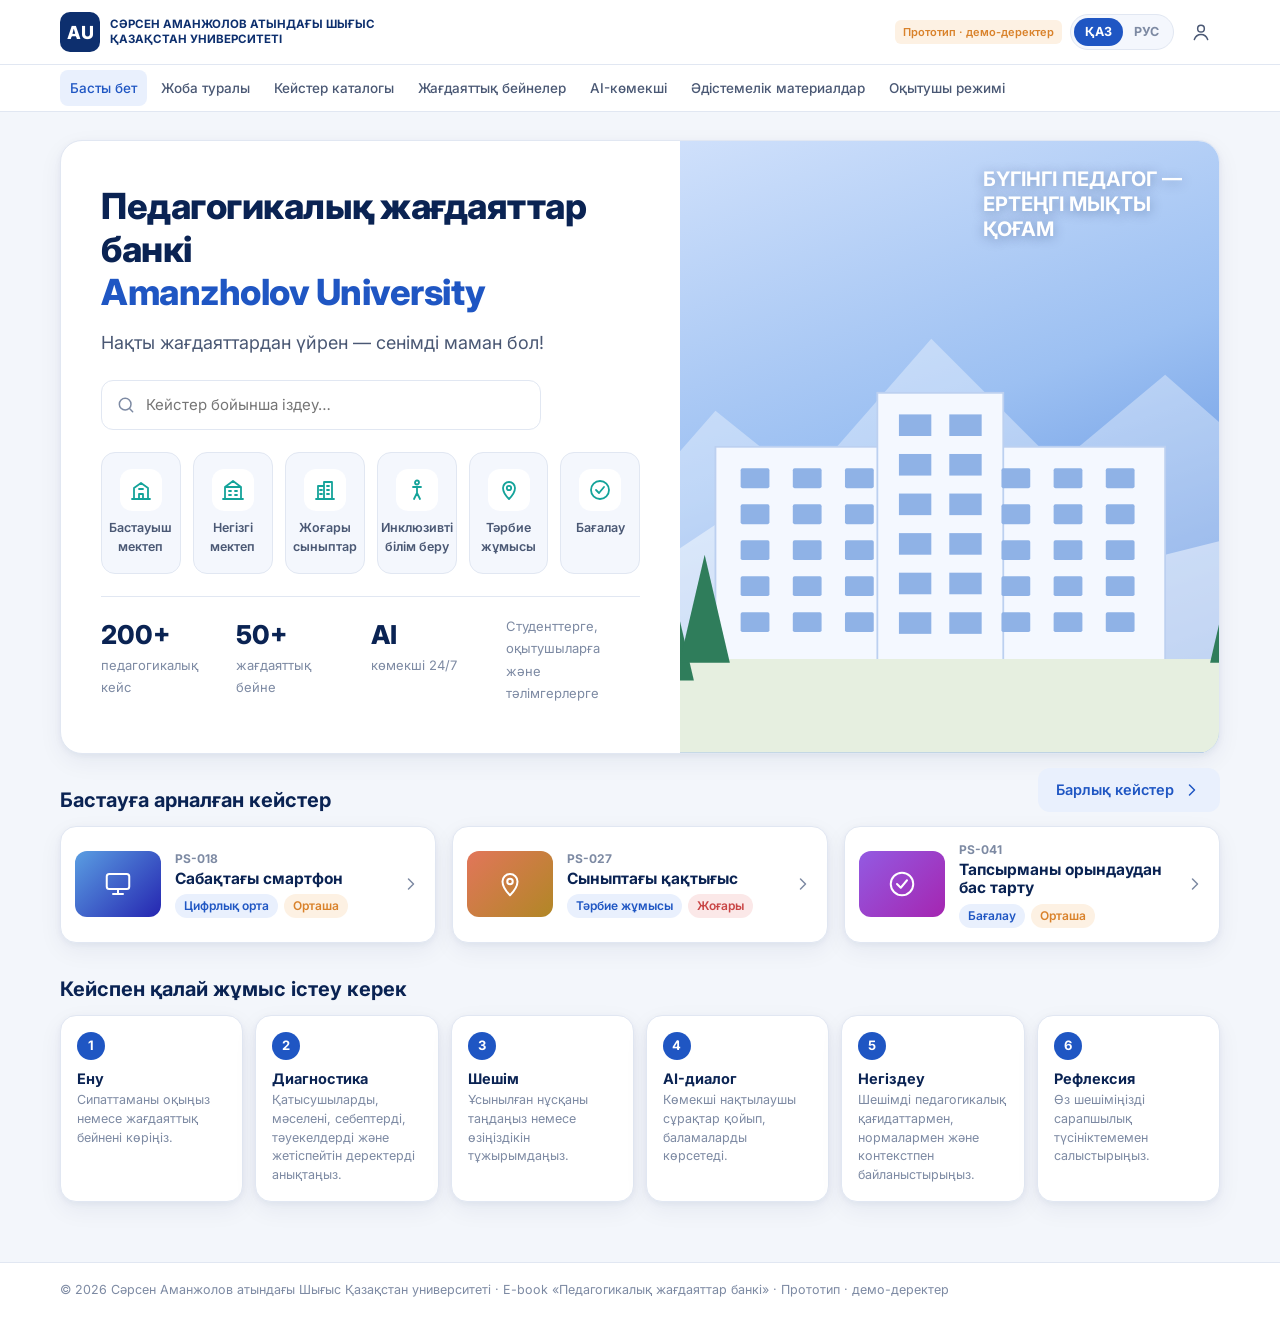
==== index.html @ ca60d1ae "Прототип e-book «Банк педагогических ситуаций» (kz/ru) - одностраничный кликабельный прототип по мак" ====
<!doctype html>
<html lang="kk">
<head>
<meta charset="utf-8">
<meta name="viewport" content="width=device-width, initial-scale=1">
<title>E-book · Педагогикалық жағдаяттар банкі</title>
<link rel="preconnect" href="https://fonts.googleapis.com">
<link href="https://fonts.googleapis.com/css2?family=Inter:wght@400;500;600;700;800&display=swap" rel="stylesheet">
<style>
:root{
  --blue:#1f56c3; --blue-d:#0d2f6e; --blue-dd:#0a2353; --blue-l:#e9f0fd; --blue-ll:#f4f7fd;
  --violet:#6b4de6; --teal:#14a39a;
  --ink:#16223a; --ink2:#4a5874; --ink3:#7d8aa3; --line:#e1e7f2;
  --bg:#f3f6fb; --card:#ffffff;
  --good:#16a36a; --good-bg:#e5f7ee; --risky:#d9822b; --risky-bg:#fdf1e3; --weak:#c94545; --weak-bg:#fbe8e8;
  --r:16px; --shadow:0 2px 6px rgba(16,40,90,.05),0 8px 24px rgba(16,40,90,.06);
}
*{box-sizing:border-box}
html,body{margin:0}
body{font-family:Inter,"Segoe UI",Roboto,Arial,sans-serif;background:var(--bg);color:var(--ink);font-size:15px;line-height:1.5;-webkit-font-smoothing:antialiased}
a{color:inherit;text-decoration:none}
button{font:inherit;cursor:pointer;border:0;background:none;color:inherit}
textarea,input,select{font:inherit;color:inherit}
h1,h2,h3,h4{margin:0;line-height:1.2;color:var(--blue-dd)}
.wrap{max-width:1200px;margin:0 auto;padding:0 20px}
.ico{width:20px;height:20px;flex:none;stroke:currentColor;fill:none;stroke-width:1.8;stroke-linecap:round;stroke-linejoin:round}

/* header */
.top{background:#fff;border-bottom:1px solid var(--line);position:sticky;top:0;z-index:30}
.bar1{display:flex;align-items:center;gap:22px;height:64px}
.bar2{border-top:1px solid var(--line)}
.bar2 .nav{height:46px;align-items:center}
.brand{display:flex;align-items:center;gap:10px;min-width:0}
.logo{width:40px;height:40px;border-radius:10px;background:var(--blue-d);color:#fff;display:grid;place-items:center;font-weight:800;font-size:18px;letter-spacing:-.5px;flex:none}
.brand small{display:block;font-size:11.5px;line-height:1.3;color:var(--blue-d);font-weight:700;text-transform:uppercase;max-width:300px}
.nav{display:flex;gap:4px;overflow-x:auto;scrollbar-width:none}
.nav a{padding:8px 10px;border-radius:8px;font-size:13.5px;font-weight:500;color:var(--ink2);white-space:nowrap}
.nav a:hover{background:var(--blue-ll);color:var(--blue)}
.nav a.on{color:var(--blue);background:var(--blue-l)}
.tools{display:flex;align-items:center;gap:8px;margin-left:auto}
.lang{display:flex;background:var(--blue-ll);border:1px solid var(--line);border-radius:999px;padding:3px}
.lang button{padding:5px 11px;border-radius:999px;font-size:12.5px;font-weight:700;color:var(--ink3)}
.lang button.on{background:var(--blue);color:#fff}
.iconbtn{width:38px;height:38px;border-radius:10px;display:grid;place-items:center;color:var(--ink2)}
.iconbtn:hover{background:var(--blue-ll);color:var(--blue)}
.proto{font-size:11px;font-weight:600;color:var(--risky);background:var(--risky-bg);padding:4px 8px;border-radius:6px;white-space:nowrap}

main{padding:28px 0 60px;min-height:70vh}
.card{background:var(--card);border:1px solid var(--line);border-radius:var(--r);box-shadow:var(--shadow)}
.pad{padding:22px}
.sec-title{font-size:20px;font-weight:700;margin:34px 0 14px;color:var(--blue-dd)}
.muted{color:var(--ink3)}
.btn{display:inline-flex;align-items:center;justify-content:center;gap:8px;padding:11px 18px;border-radius:12px;font-weight:600;font-size:14.5px;transition:.15s}
.btn-p{background:var(--blue);color:#fff}.btn-p:hover{background:#1846a6}
.btn-v{background:var(--violet);color:#fff}.btn-v:hover{background:#5a3dd1}
.btn-l{background:var(--blue-l);color:var(--blue)}.btn-l:hover{background:#dbe6fb}
.btn-o{border:1px solid var(--line);background:#fff;color:var(--ink2)}.btn-o:hover{border-color:var(--blue);color:var(--blue)}
.btn-block{width:100%}
.chip{display:inline-flex;align-items:center;gap:4px;font-size:12px;font-weight:600;padding:3px 9px;border-radius:999px;background:var(--blue-l);color:var(--blue)}
.lvl-low{background:var(--good-bg);color:var(--good)}.lvl-med{background:var(--risky-bg);color:var(--risky)}.lvl-high{background:var(--weak-bg);color:var(--weak)}
.oc-good{background:var(--good-bg);color:var(--good)}.oc-risky{background:var(--risky-bg);color:var(--risky)}.oc-weak{background:var(--weak-bg);color:var(--weak)}

/* hero */
.hero{display:grid;grid-template-columns:1.15fr 1fr;overflow:hidden;border-radius:22px;background:#fff;border:1px solid var(--line);box-shadow:var(--shadow)}
.hero-l{padding:44px 40px}
.hero h1{font-size:36px;font-weight:800;letter-spacing:-.5px}
.hero h1 span{display:block;color:var(--blue)}
.hero p.lead{font-size:18px;color:var(--ink2);margin:14px 0 24px}
.search{display:flex;align-items:center;gap:10px;border:1px solid var(--line);border-radius:12px;padding:0 14px;background:#fff;max-width:440px}
.search input{border:0;outline:0;padding:13px 0;flex:1;background:transparent;min-width:0}
.search:focus-within{border-color:var(--blue);box-shadow:0 0 0 3px var(--blue-l)}
.hero-r{position:relative;min-height:340px;background:linear-gradient(160deg,#cfe0fb 0%,#9cc0f2 45%,#3f78d6 100%)}
.hero-r svg{position:absolute;inset:0;width:100%;height:100%}
.slogan{position:absolute;right:26px;top:26px;max-width:210px;color:#fff;font-weight:700;font-size:20px;line-height:1.25;text-transform:uppercase;text-shadow:0 2px 12px rgba(10,35,83,.35)}
.cats{display:grid;grid-template-columns:repeat(6,minmax(0,1fr));gap:12px;margin-top:22px}
.cat{display:flex;flex-direction:column;align-items:center;gap:8px;padding:16px 8px;border-radius:14px;background:var(--blue-ll);border:1px solid var(--line);font-size:12.5px;font-weight:600;text-align:center;color:var(--ink2);transition:.15s}
.cat:hover{border-color:var(--blue);color:var(--blue);transform:translateY(-2px)}
.cat .ci{width:42px;height:42px;border-radius:12px;display:grid;place-items:center;background:#fff;color:var(--teal)}
.cat .ci .ico{width:24px;height:24px}
.stats{display:grid;grid-template-columns:repeat(4,1fr);gap:0;margin-top:22px;border-top:1px solid var(--line)}
.stat{padding:18px 18px 4px 0}
.stat b{display:block;font-size:26px;color:var(--blue-dd);font-weight:800}
.stat span{font-size:13px;color:var(--ink3)}

.grid3{display:grid;grid-template-columns:repeat(3,1fr);gap:16px}
.grid2{display:grid;grid-template-columns:1fr 1fr;gap:16px}

/* case card */
.ccard{display:flex;gap:14px;padding:14px;align-items:center;transition:.15s}
.ccard:hover{border-color:#bcd0f5;transform:translateY(-2px)}
.thumb{width:86px;height:66px;border-radius:12px;flex:none;display:grid;place-items:center;color:#fff;position:relative;overflow:hidden}
.thumb .ico{width:30px;height:30px;stroke-width:1.6}
.ccard .code{font-size:12px;font-weight:700;color:var(--ink3)}
.ccard h4{font-size:15.5px;margin:2px 0 6px}
.ccard .row{display:flex;gap:6px;flex-wrap:wrap}

/* steps */
.steps{display:grid;grid-template-columns:repeat(6,1fr);gap:12px}
.step{padding:16px}
.step .n{width:28px;height:28px;border-radius:50%;background:var(--blue);color:#fff;display:grid;place-items:center;font-weight:700;font-size:13px;margin-bottom:10px}
.step h4{font-size:14.5px;margin-bottom:4px}
.step p{font-size:12.5px;color:var(--ink3);margin:0}

/* catalog */
.catalog{display:grid;grid-template-columns:260px 1fr;gap:20px;align-items:start}
.side{padding:10px;position:sticky;top:130px}
.side h4{font-size:14px;padding:8px 10px 10px}
.side a{display:flex;align-items:center;gap:10px;padding:9px 10px;border-radius:10px;font-size:13.5px;color:var(--ink2)}
.side a .ico{width:18px;height:18px;color:var(--teal)}
.side a em{margin-left:auto;font-style:normal;font-size:12px;color:var(--ink3)}
.side a:hover{background:var(--blue-ll)}
.side a.on{background:var(--blue-l);color:var(--blue);font-weight:600}
.list{display:flex;flex-direction:column;gap:12px}
.filters{display:flex;gap:10px;align-items:center;flex-wrap:wrap;margin-bottom:14px}
.filters .search{flex:1;max-width:none}
.filters select{border:1px solid var(--line);border-radius:12px;padding:12px;background:#fff}

/* case page */
.crumb{display:flex;align-items:center;gap:6px;font-size:13px;color:var(--ink3);margin-bottom:14px}
.crumb a:hover{color:var(--blue)}
.case-head{display:grid;grid-template-columns:1fr 300px;gap:20px;padding:24px}
.case-head .code{font-weight:700;color:var(--ink3)}
.case-head h1{font-size:28px;margin:4px 0 12px}
.case-img{border-radius:14px;min-height:170px;display:grid;place-items:center;color:#fff}
.case-img .ico{width:60px;height:60px;stroke-width:1.3;opacity:.9}
.tabs{display:flex;gap:4px;border-bottom:1px solid var(--line);margin:0 24px;overflow-x:auto}
.tabs a{padding:12px 14px;font-weight:600;font-size:14px;color:var(--ink3);border-bottom:2px solid transparent;margin-bottom:-1px;white-space:nowrap}
.tabs a.on{color:var(--blue);border-color:var(--blue)}
.tabs a .dot{display:inline-block;width:7px;height:7px;border-radius:50%;background:var(--good);margin-left:6px;vertical-align:middle}
.case-body{display:grid;grid-template-columns:1fr 300px;gap:20px;padding:24px}
.case-body h3{font-size:18px;margin-bottom:10px}
.case-text{font-size:16px;line-height:1.65;color:var(--ink)}
.actions{display:flex;flex-direction:column;gap:10px}
.field{margin-bottom:14px}
.field label{display:block;font-weight:600;font-size:14px;margin-bottom:6px;color:var(--ink2)}
textarea{width:100%;border:1px solid var(--line);border-radius:12px;padding:12px;min-height:76px;resize:vertical;background:#fff;outline:0}
textarea:focus{border-color:var(--blue);box-shadow:0 0 0 3px var(--blue-l)}
.savehint{font-size:12.5px;color:var(--good);height:18px}
.opt{display:block;width:100%;text-align:left;padding:16px;border:1.5px solid var(--line);border-radius:14px;background:#fff;margin-bottom:10px;transition:.15s}
.opt:hover{border-color:#a9c2f2}
.opt.sel{border-color:var(--blue);background:var(--blue-ll)}
.opt .lt{display:inline-grid;place-items:center;width:26px;height:26px;border-radius:8px;background:var(--blue-l);color:var(--blue);font-weight:700;font-size:13px;margin-right:10px}
.opt.sel .lt{background:var(--blue);color:#fff}
.cons{margin-top:12px;padding:12px 14px;border-radius:10px;background:#fff;border:1px dashed var(--line);font-size:14px;color:var(--ink2)}
.cons b{display:flex;align-items:center;gap:8px;margin-bottom:4px;color:var(--ink)}
.pchips{display:flex;flex-wrap:wrap;gap:8px}
.pchip{padding:7px 12px;border-radius:999px;border:1px solid var(--line);font-size:13px;background:#fff;color:var(--ink2)}
.pchip.on{background:var(--blue);border-color:var(--blue);color:#fff}
.gate{text-align:center;padding:40px 20px}
.gate .ico{width:44px;height:44px;color:var(--blue);margin-bottom:10px}
.expert{border-left:4px solid var(--teal);background:#effaf8;padding:16px 18px;border-radius:0 12px 12px 0;font-size:15.5px;line-height:1.65}
.compare{display:grid;grid-template-columns:1fr 1fr;gap:14px;margin:16px 0}
.compare .box{padding:14px;border-radius:12px;background:var(--blue-ll);font-size:14px}
.compare .box h4{font-size:13px;color:var(--ink3);text-transform:uppercase;letter-spacing:.4px;margin-bottom:6px}

/* chat */
.chat-wrap{display:grid;grid-template-columns:300px 1fr;gap:20px;align-items:start}
.chat{display:flex;flex-direction:column;height:calc(100vh - 190px);min-height:520px;overflow:hidden}
.chat-h{display:flex;align-items:center;gap:12px;padding:14px 18px;border-bottom:1px solid var(--line)}
.bot{width:42px;height:42px;border-radius:50%;background:linear-gradient(135deg,#3b74e0,#0d2f6e);display:grid;place-items:center;color:#fff;flex:none}
.bot .ico{width:24px;height:24px}
.chat-h b{display:block;color:var(--blue-dd)}
.chat-h small{color:var(--ink3)}
.msgs{flex:1;overflow-y:auto;padding:18px;display:flex;flex-direction:column;gap:14px;background:var(--blue-ll)}
.msg{display:flex;gap:10px;max-width:86%}
.msg .bot{width:32px;height:32px}.msg .bot .ico{width:18px;height:18px}
.bubble{padding:12px 14px;border-radius:14px;background:#fff;border:1px solid var(--line);font-size:14.5px}
.bubble ol{margin:6px 0 0;padding-left:20px}
.bubble .meta{display:flex;justify-content:space-between;gap:10px;margin-top:8px;font-size:11.5px;color:var(--ink3)}
.bubble .meta button{color:var(--ink3);font-size:11.5px;text-decoration:underline}
.bubble .meta button:hover{color:var(--weak)}
.msg.me{align-self:flex-end}
.msg.me .bubble{background:var(--blue);color:#fff;border-color:var(--blue)}
.quick{display:flex;flex-wrap:wrap;gap:8px;margin-top:10px}
.quick button{padding:7px 12px;border-radius:999px;background:var(--blue-l);color:var(--blue);font-size:13px;font-weight:600}
.quick button:hover{background:#d7e3fa}
.compose{display:flex;gap:10px;padding:12px;border-top:1px solid var(--line);background:#fff}
.compose input{flex:1;border:1px solid var(--line);border-radius:999px;padding:12px 16px;outline:0;min-width:0}
.compose input:focus{border-color:var(--blue)}
.send{width:46px;height:46px;border-radius:50%;background:var(--blue);color:#fff;display:grid;place-items:center;flex:none}
.typing{display:flex;gap:4px;padding:6px 2px}.typing i{width:7px;height:7px;border-radius:50%;background:var(--ink3);animation:b 1s infinite}
.typing i:nth-child(2){animation-delay:.15s}.typing i:nth-child(3){animation-delay:.3s}
@keyframes b{0%,60%,100%{opacity:.25}30%{opacity:1}}
.feat{list-style:none;padding:0;margin:14px 0}
.feat li{display:flex;gap:10px;align-items:center;padding:10px 12px;border-radius:10px;background:var(--blue-ll);margin-bottom:8px;font-size:13.5px}
.feat li .ico{color:var(--blue)}
.ai-promo{background:linear-gradient(160deg,#0d2f6e,#1f56c3);color:#fff;padding:22px;border-radius:var(--r)}
.ai-promo h3{color:#fff;font-size:20px;margin:12px 0 4px}
.ai-promo .feat li{background:rgba(255,255,255,.95);color:var(--ink)}

/* video */
.player{position:relative;border-radius:14px;overflow:hidden;aspect-ratio:16/9;display:grid;place-items:center;color:#fff}
.play{width:72px;height:72px;border-radius:50%;background:rgba(255,255,255,.92);color:var(--blue);display:grid;place-items:center;box-shadow:0 6px 30px rgba(0,0,0,.25)}
.play .ico{width:30px;height:30px;fill:currentColor}
.pbar{position:absolute;left:0;right:0;bottom:0;display:flex;align-items:center;gap:10px;padding:10px 14px;background:linear-gradient(transparent,rgba(0,0,0,.55));font-size:12.5px}
.pbar .track{flex:1;height:4px;border-radius:2px;background:rgba(255,255,255,.35)}
.soon{position:absolute;top:12px;left:12px;font-size:12px;font-weight:600;background:rgba(10,35,83,.6);padding:5px 10px;border-radius:8px}
.vlist{display:grid;grid-template-columns:repeat(auto-fill,minmax(230px,1fr));gap:14px}
.vitem{overflow:hidden}
.vitem .player{border-radius:0;aspect-ratio:16/10}
.vitem .play{width:46px;height:46px}.vitem .play .ico{width:20px;height:20px}
.vitem .t{padding:12px 14px}
.qlist{margin:0;padding-left:20px}.qlist li{margin-bottom:8px}

/* tables */
table{width:100%;border-collapse:collapse;font-size:14px}
th,td{text-align:left;padding:11px 12px;border-bottom:1px solid var(--line)}
th{font-size:12px;text-transform:uppercase;letter-spacing:.4px;color:var(--ink3);font-weight:600}
.checkrow{display:flex;align-items:center;gap:10px;padding:10px 12px;border:1px solid var(--line);border-radius:12px;margin-bottom:8px;background:#fff}
.checkrow input{width:18px;height:18px;accent-color:var(--blue)}
.formrow{display:flex;gap:10px;flex-wrap:wrap;margin:12px 0}
.formrow select,.formrow input{border:1px solid var(--line);border-radius:12px;padding:11px 12px;background:#fff}
.toast{position:fixed;left:50%;bottom:90px;transform:translateX(-50%);background:var(--blue-dd);color:#fff;padding:12px 18px;border-radius:12px;font-size:14px;z-index:99;box-shadow:var(--shadow);animation:fi .2s}
@keyframes fi{from{opacity:0;transform:translate(-50%,8px)}}

.about-cards{display:grid;grid-template-columns:repeat(3,1fr);gap:16px}
.about-cards .card h3{display:flex;gap:12px;align-items:center;font-size:19px;margin-bottom:10px}
.about-cards .card h3 .ico{width:30px;height:30px;color:var(--blue)}
.ticks{list-style:none;padding:0;margin:0}
.ticks li{display:flex;gap:10px;margin-bottom:9px;font-size:14px}
.ticks li .ico{color:var(--teal);flex:none;margin-top:1px}
.access{display:grid;grid-template-columns:repeat(5,1fr);gap:14px}
.access .card{text-align:center;padding:20px 12px;font-size:13.5px;color:var(--ink2)}
.access .ai{width:54px;height:54px;border-radius:50%;background:var(--blue-l);color:var(--blue);display:grid;place-items:center;margin:0 auto 10px}
.access .ai .ico{width:26px;height:26px}
.band{margin-top:30px;background:var(--blue-dd);color:#dfe8fb;border-radius:var(--r);display:grid;grid-template-columns:repeat(4,1fr)}
.band div{display:flex;gap:12px;align-items:center;padding:20px;font-size:13.5px;border-right:1px solid rgba(255,255,255,.12)}
.band div:last-child{border:0}
.band .ico{width:30px;height:30px;color:#fff}

footer{border-top:1px solid var(--line);background:#fff;padding:18px 0;font-size:12.5px;color:var(--ink3)}
.tabbar{display:none}

@media (max-width:1080px){
  .nav a{padding:8px 7px;font-size:12.5px}
  .steps{grid-template-columns:repeat(3,1fr)}
  .access{grid-template-columns:repeat(3,1fr)}
}
@media (max-width:860px){
  .bar2,.proto{display:none}
  .brand small{font-size:10px;max-width:180px}
  .case-img{min-height:90px}
  .case-img .ico{width:40px;height:40px}
  .bubble .meta{flex-direction:column;gap:2px}
  #newchat{white-space:nowrap}
  .hero{grid-template-columns:1fr}
  .hero-r{min-height:200px}
  .hero-l{padding:28px 22px}
  .hero h1{font-size:28px}
  .cats{grid-template-columns:repeat(3,1fr)}
  .stats{grid-template-columns:1fr 1fr}
  .grid3,.grid2,.about-cards{grid-template-columns:1fr}
  .catalog,.chat-wrap,.case-head,.case-body{grid-template-columns:1fr}
  .side{position:static}
  .chat-side{display:none}
  .chat{height:calc(100vh - 210px)}
  .band{grid-template-columns:1fr 1fr}
  .compare{grid-template-columns:1fr}
  main{padding-bottom:90px}
  .tabbar{display:flex;position:fixed;left:0;right:0;bottom:0;background:#fff;border-top:1px solid var(--line);z-index:40;padding:6px 4px calc(6px + env(safe-area-inset-bottom))}
  .tabbar a{flex:1;display:flex;flex-direction:column;align-items:center;gap:2px;font-size:11px;color:var(--ink3);padding:4px 0}
  .tabbar a.on{color:var(--blue)}
  footer{display:none}
}
@media (max-width:560px){
  .wrap{padding:0 16px}
  .steps,.access{grid-template-columns:1fr 1fr}
  .case-head,.case-body{padding:18px}
  .tabs{margin:0 18px}
  .ccard .thumb{width:64px;height:56px}
  .band{grid-template-columns:1fr}
}

.quicklinks{display:none;gap:10px;flex-direction:column;margin-bottom:16px}
.quicklinks a{display:flex;align-items:center;gap:12px;padding:14px 16px;font-weight:600;color:var(--ink2)}
.quicklinks a .ico:first-child{color:var(--blue)}
.quicklinks a span{flex:1}
@media (max-width:860px){.quicklinks{display:flex}}
@media (max-width:380px){.brand small{display:none}}

</style>
</head>
<body>
<div id="app"></div>
<script>
/* Строки интерфейса / Интерфейс жолдары */
const UI = {
  ru: {
    uni: 'Восточно-Казахстанский университет имени Сарсена Аманжолова',
    nav_home: 'Главная', nav_about: 'О проекте', nav_catalog: 'Каталог кейсов', nav_video: 'Ситуационные видео',
    nav_ai: 'AI-ассистент', nav_materials: 'Методические материалы', nav_teacher: 'Режим преподавателя',
    tab_home: 'Главная', tab_cases: 'Кейсы', tab_ai: 'AI', tab_video: 'Видео', tab_profile: 'Профиль',
    hero_title: 'Банк педагогических ситуаций', hero_sub: 'Amanzholov University',
    hero_lead: 'Учись на реальных ситуациях — стань уверенным профессионалом!',
    hero_slogan: 'Педагог сегодня — сильное общество завтра',
    search_ph: 'Поиск по кейсам…',
    stat_cases: 'педагогических кейсов', stat_videos: 'ситуационных видео', stat_ai: 'ассистент 24/7',
    stat_aud: 'Для студентов, преподавателей и наставников',
    featured: 'Кейсы для начала', all_cases: 'Все кейсы', open: 'Открыть',
    how_title: 'Как работать с кейсом',
    categories: 'Категории', found: 'Найдено', nothing: 'Ничего не найдено. Попробуйте изменить запрос.',
    level: 'Сложность', grade: 'класс',
    t_desc: 'Описание', t_analysis: 'Анализ', t_solutions: 'Решения', t_comment: 'Комментарий',
    situation: 'Ситуация', names_changed: '* Имена изменены, ситуация обезличена.',
    watch: 'Смотреть видео', discuss: 'Обсудить с AI', expert: 'Экспертный разбор',
    diag_title: 'Диагностический лист', diag_hint: 'Заполните поля — записи сохраняются в этом браузере.',
    saved: 'Сохранено', next_step: 'Далее: решения',
    sol_title: 'Выберите вариант действий', sol_hint: 'Единственно правильного ответа нет — оцените последствия каждого варианта.',
    consequences: 'Возможные последствия', own: 'Своё решение', own_ph: 'Опишите, как бы вы поступили…',
    justify: 'Обоснование', justify_ph: 'Почему это решение? С какими принципами и нормами оно связано?',
    principles: 'Педагогические принципы', save_portfolio: 'Сохранить в портфолио', in_portfolio: 'Решение сохранено в портфолио',
    gate_title: 'Сначала примите решение', gate_text: 'Экспертный комментарий полезнее после самостоятельного анализа.',
    gate_btn: 'Показать всё равно', go_solutions: 'Перейти к решениям',
    expert_title: 'Экспертный комментарий', key_principles: 'Ключевые принципы',
    reflection: 'Рефлексия', reflection_ph: 'Чем ваше решение отличается от экспертного? Что бы вы сделали иначе?',
    ai_name: 'AI-ассистент', ai_org: 'Amanzholov University',
    ai_hello: 'Привет! Я AI-ассистент. Помогу разобраться в педагогической ситуации — но решение примете вы. Выберите кейс или задайте вопрос.',
    ai_case_intro: 'Давайте разберём кейс «{t}» вместе. Сначала уточним:',
    ai_ph: 'Напишите свой вопрос…', ai_label: 'Ответ сгенерирован AI · демо-режим',
    ai_report: 'Сообщить о некорректном ответе', ai_reported: 'Спасибо! Ответ отправлен на экспертную проверку.',
    ai_pick: 'Выберите кейс для разбора:', ai_reset: 'Новый диалог',
    ai_pii: 'Похоже, в сообщении есть персональные данные (ИИН, телефон или e-mail). Я скрыл их — пожалуйста, не загружайте данные реальных обучающихся.',
    ai_no_answer: 'Я не даю единственно «правильного» ответа — в педагогике решение зависит от контекста. Давайте рассуждать вместе:',
    ai_ack: ['Хорошее наблюдение.', 'Понимаю ход вашей мысли.', 'Это важная деталь.', 'Интересный подход.'],
    ai_finish: 'Вы рассмотрели ключевые аспекты. Теперь сформулируйте решение и свяжите его с принципами — затем сравните с экспертным разбором.',
    ai_to_solutions: 'Сформулировать решение', ai_to_expert: 'Экспертный разбор',
    ai_suggest: 'Возможно, вам подойдут эти кейсы:',
    ai_features: ['Задавайте вопросы по педагогическим ситуациям', 'Получайте рекомендации', 'Находите похожие кейсы', 'Развивайте профессиональное мышление'],
    ai_start: 'Начать диалог',
    video_title: 'Ситуационные видео', video_q: 'Вопросы для анализа', video_soon: 'Видео будет добавлено после съёмки',
    video_to_case: 'Перейти к кейсу',
    mat_title: 'Методические материалы', mat_algo: 'Алгоритм анализа педагогической ситуации', mat_princ: 'Нормативно-этические ориентиры',
    mat_note: 'Раздел наполняется методистами через систему управления контентом.',
    prof_title: 'Мой профиль', portfolio: 'Портфолио решений', bookmarks: 'Закладки', empty_portfolio: 'Пока нет сохранённых решений.',
    empty_bm: 'Нет закладок.', export_csv: 'Выгрузить CSV', progress: 'Пройдено кейсов',
    bm_add: 'В закладки', bm_remove: 'Убрать из закладок',
    teach_title: 'Режим преподавателя', teach_assign: 'Подбор кейсов для занятия', teach_group: 'Группа', teach_deadline: 'Срок',
    teach_btn: 'Назначить группе', teach_done: 'Кейсы назначены (демо).', teach_results: 'Результаты группы (демо-данные)',
    teach_student: 'Студент', teach_status: 'Статус', teach_choice: 'Выбор', teach_score: 'Оценка',
    st_done: 'Выполнено', st_prog: 'В процессе', st_none: 'Не начато',
    about_title: 'О проекте', about_what: 'Что такое e-book?',
    about_what_t: 'Интерактивный электронный учебно-методический ресурс, объединяющий реальные обезличенные педагогические ситуации, их анализ, методические рекомендации и ситуационные видеоматериалы с поддержкой AI-ассистента.',
    about_goal: 'Основная цель',
    about_goal_t: 'Повышение практико-ориентированности подготовки будущих педагогов путём анализа реальных, этически допустимых и методически значимых профессиональных ситуаций.',
    about_tasks: 'Задачи',
    tasks: ['Накопление и систематизация реальных педагогических ситуаций', 'Развитие педагогического мышления и навыков принятия решений', 'Интеграция кейс-метода в образовательный процесс', 'Обеспечение преподавателей готовыми материалами', 'Создание оригинального контента, включая ситуационные видео'],
    access_title: 'Как получить доступ?',
    access: ['Сайт научной библиотеки им. Б. Мамраева', 'QR-код (брошюры, плакаты, аудитории)', 'Ссылки в силлабусах и учебных материалах', 'Интеграция в LMS и АИС Platonus', 'Использование на занятиях и практике'],
    proto: 'Прототип · демо-данные', back: 'Назад',
  },
  kz: {
    uni: 'Сәрсен Аманжолов атындағы Шығыс Қазақстан университеті',
    nav_home: 'Басты бет', nav_about: 'Жоба туралы', nav_catalog: 'Кейстер каталогы', nav_video: 'Жағдаяттық бейнелер',
    nav_ai: 'AI-көмекші', nav_materials: 'Әдістемелік материалдар', nav_teacher: 'Оқытушы режимі',
    tab_home: 'Басты', tab_cases: 'Кейстер', tab_ai: 'AI', tab_video: 'Бейне', tab_profile: 'Профиль',
    hero_title: 'Педагогикалық жағдаяттар банкі', hero_sub: 'Amanzholov University',
    hero_lead: 'Нақты жағдаяттардан үйрен — сенімді маман бол!',
    hero_slogan: 'Бүгінгі педагог — ертеңгі мықты қоғам',
    search_ph: 'Кейстер бойынша іздеу…',
    stat_cases: 'педагогикалық кейс', stat_videos: 'жағдаяттық бейне', stat_ai: 'көмекші 24/7',
    stat_aud: 'Студенттерге, оқытушыларға және тәлімгерлерге',
    featured: 'Бастауға арналған кейстер', all_cases: 'Барлық кейстер', open: 'Ашу',
    how_title: 'Кейспен қалай жұмыс істеу керек',
    categories: 'Санаттар', found: 'Табылды', nothing: 'Ештеңе табылмады. Сұрауды өзгертіп көріңіз.',
    level: 'Күрделілік', grade: 'сынып',
    t_desc: 'Сипаттама', t_analysis: 'Талдау', t_solutions: 'Шешімдер', t_comment: 'Түсініктеме',
    situation: 'Жағдаят', names_changed: '* Есімдер өзгертілген, жағдаят иесіздендірілген.',
    watch: 'Бейнені көру', discuss: 'AI-мен талқылау', expert: 'Сарапшылық талдау',
    diag_title: 'Диагностикалық парақ', diag_hint: 'Өрістерді толтырыңыз — жазбалар осы браузерде сақталады.',
    saved: 'Сақталды', next_step: 'Келесі: шешімдер',
    sol_title: 'Әрекет нұсқасын таңдаңыз', sol_hint: 'Жалғыз дұрыс жауап жоқ — әр нұсқаның салдарын бағалаңыз.',
    consequences: 'Ықтимал салдары', own: 'Өз шешіміңіз', own_ph: 'Сіз қалай әрекет етер едіңіз, сипаттаңыз…',
    justify: 'Негіздеме', justify_ph: 'Неге осы шешім? Ол қандай қағидаттармен және нормалармен байланысты?',
    principles: 'Педагогикалық қағидаттар', save_portfolio: 'Портфолиоға сақтау', in_portfolio: 'Шешім портфолиоға сақталды',
    gate_title: 'Алдымен шешім қабылдаңыз', gate_text: 'Сарапшылық түсініктеме өзіндік талдаудан кейін пайдалырақ.',
    gate_btn: 'Бәрібір көрсету', go_solutions: 'Шешімдерге өту',
    expert_title: 'Сарапшылық түсініктеме', key_principles: 'Негізгі қағидаттар',
    reflection: 'Рефлексия', reflection_ph: 'Сіздің шешіміңіз сарапшылық шешімнен немен ерекшеленеді? Нені басқаша істер едіңіз?',
    ai_name: 'AI-көмекші', ai_org: 'Amanzholov University',
    ai_hello: 'Сәлем! Мен AI-көмекшімін. Педагогикалық жағдаятты түсінуге көмектесемін — бірақ шешімді сіз қабылдайсыз. Кейсті таңдаңыз немесе сұрақ қойыңыз.',
    ai_case_intro: '«{t}» кейсін бірге талдайық. Алдымен нақтылайық:',
    ai_ph: 'Сұрағыңызды жазыңыз…', ai_label: 'Жауапты AI жасаған · демо-режим',
    ai_report: 'Қате жауап туралы хабарлау', ai_reported: 'Рақмет! Жауап сарапшылық тексеруге жіберілді.',
    ai_pick: 'Талдау үшін кейсті таңдаңыз:', ai_reset: 'Жаңа диалог',
    ai_pii: 'Хабарламада дербес деректер (ЖСН, телефон немесе e-mail) бар сияқты. Мен оларды жасырдым — нақты білім алушылардың деректерін жүктемеңіз.',
    ai_no_answer: 'Мен жалғыз «дұрыс» жауап бермеймін — педагогикада шешім контекстке байланысты. Бірге ойланайық:',
    ai_ack: ['Жақсы байқау.', 'Ойыңыздың барысын түсінемін.', 'Бұл маңызды деталь.', 'Қызықты көзқарас.'],
    ai_finish: 'Сіз негізгі аспектілерді қарастырдыңыз. Енді шешіміңізді тұжырымдап, оны қағидаттармен байланыстырыңыз — содан кейін сарапшылық талдаумен салыстырыңыз.',
    ai_to_solutions: 'Шешімді тұжырымдау', ai_to_expert: 'Сарапшылық талдау',
    ai_suggest: 'Мүмкін, сізге мына кейстер сәйкес келеді:',
    ai_features: ['Педагогикалық жағдаяттар бойынша сұрақ қойыңыз', 'Ұсыныстар алыңыз', 'Ұқсас кейстерді табыңыз', 'Кәсіби ойлауды дамытыңыз'],
    ai_start: 'Диалогты бастау',
    video_title: 'Жағдаяттық бейнелер', video_q: 'Талдауға арналған сұрақтар', video_soon: 'Бейне түсірілімнен кейін қосылады',
    video_to_case: 'Кейске өту',
    mat_title: 'Әдістемелік материалдар', mat_algo: 'Педагогикалық жағдаятты талдау алгоритмі', mat_princ: 'Нормативтік-этикалық бағдарлар',
    mat_note: 'Бөлімді әдіскерлер контентті басқару жүйесі арқылы толтырады.',
    prof_title: 'Менің профилім', portfolio: 'Шешімдер портфолиосы', bookmarks: 'Бетбелгілер', empty_portfolio: 'Әзірге сақталған шешімдер жоқ.',
    empty_bm: 'Бетбелгілер жоқ.', export_csv: 'CSV жүктеу', progress: 'Өтілген кейстер',
    bm_add: 'Бетбелгіге', bm_remove: 'Бетбелгіден алу',
    teach_title: 'Оқытушы режимі', teach_assign: 'Сабаққа кейстер іріктеу', teach_group: 'Топ', teach_deadline: 'Мерзімі',
    teach_btn: 'Топқа тағайындау', teach_done: 'Кейстер тағайындалды (демо).', teach_results: 'Топ нәтижелері (демо-деректер)',
    teach_student: 'Студент', teach_status: 'Мәртебе', teach_choice: 'Таңдау', teach_score: 'Баға',
    st_done: 'Орындалды', st_prog: 'Орындалуда', st_none: 'Басталмаған',
    about_title: 'Жоба туралы', about_what: 'E-book деген не?',
    about_what_t: 'Нақты иесіздендірілген педагогикалық жағдаяттарды, оларды талдауды, әдістемелік ұсыныстарды және жағдаяттық бейнематериалдарды AI-көмекшінің қолдауымен біріктіретін интерактивті электрондық оқу-әдістемелік ресурс.',
    about_goal: 'Негізгі мақсат',
    about_goal_t: 'Нақты, этикалық тұрғыдан жол берілетін және әдістемелік маңызды кәсіби жағдаяттарды талдау арқылы болашақ педагогтерді даярлаудың практикаға бағдарлануын арттыру.',
    about_tasks: 'Міндеттер',
    tasks: ['Нақты педагогикалық жағдаяттарды жинақтау және жүйелеу', 'Педагогикалық ойлау мен шешім қабылдау дағдыларын дамыту', 'Кейс-әдісті білім беру үдерісіне енгізу', 'Оқытушыларды дайын материалдармен қамтамасыз ету', 'Түпнұсқа контент жасау, соның ішінде жағдаяттық бейнелер'],
    access_title: 'Қалай қол жеткізуге болады?',
    access: ['Б. Мамраев атындағы ғылыми кітапхананың сайты', 'QR-код (буклеттер, плакаттар, аудиториялар)', 'Силлабустар мен оқу материалдарындағы сілтемелер', 'LMS және Platonus АБЖ-мен интеграция', 'Сабақтар мен практикада пайдалану'],
    proto: 'Прототип · демо-деректер', back: 'Артқа',
  },
};

/* ============================================================
   ДАННЫЕ ПРОТОТИПА / ПРОТОТИП ДЕРЕКТЕРІ
   Каждый текст — объект {ru, kz}. Кейсы — по единой схеме,
   которую методисты затем будут заполнять в CMS.
   ============================================================ */

const CATEGORIES = [
  { id: 'primary',   icon: 'school1',   ru: 'Начальная школа',          kz: 'Бастауыш мектеп' },
  { id: 'middle',    icon: 'school2',   ru: 'Основная школа',           kz: 'Негізгі мектеп' },
  { id: 'senior',    icon: 'school3',   ru: 'Старшая школа',            kz: 'Жоғары сыныптар' },
  { id: 'inclusion', icon: 'inclusion', ru: 'Инклюзивное образование',  kz: 'Инклюзивті білім беру' },
  { id: 'upbringing',icon: 'pin',       ru: 'Воспитательная работа',    kz: 'Тәрбие жұмысы' },
  { id: 'assessment',icon: 'check',     ru: 'Оценивание',               kz: 'Бағалау' },
  { id: 'parents',   icon: 'users',     ru: 'Работа с родителями',      kz: 'Ата-аналармен жұмыс' },
  { id: 'digital',   icon: 'monitor',   ru: 'Цифровая среда',           kz: 'Цифрлық орта' },
  { id: 'ethics',    icon: 'scale',     ru: 'Педагогическая этика',     kz: 'Педагогикалық әдеп' },
  { id: 'unusual',   icon: 'spark',     ru: 'Нестандартные ситуации',   kz: 'Стандартты емес жағдаяттар' },
];

const LEVELS = {
  low:    { ru: 'Низкая',  kz: 'Төмен',  cls: 'lvl-low' },
  medium: { ru: 'Средняя', kz: 'Орташа', cls: 'lvl-med' },
  high:   { ru: 'Высокая', kz: 'Жоғары', cls: 'lvl-high' },
};

const OUTCOME = {
  good:  { ru: 'Конструктивно',  kz: 'Сындарлы',          cls: 'oc-good' },
  risky: { ru: 'Рискованно',     kz: 'Тәуекелді',         cls: 'oc-risky' },
  weak:  { ru: 'Малоэффективно', kz: 'Тиімділігі төмен',  cls: 'oc-weak' },
};

/* Педагогические принципы — для обоснования решения */
const PRINCIPLES = [
  { id: 'dignity',  ru: 'Уважение достоинства ученика',      kz: 'Оқушының қадір-қасиетін құрметтеу' },
  { id: 'safety',   ru: 'Безопасность прежде всего',          kz: 'Ең алдымен қауіпсіздік' },
  { id: 'consist',  ru: 'Последовательность правил',          kz: 'Ережелердің жүйелілігі' },
  { id: 'activity', ru: 'Вовлечение через деятельность',      kz: 'Іс-әрекет арқылы тарту' },
  { id: 'privacy',  ru: 'Конфиденциальность',                 kz: 'Құпиялылық' },
  { id: 'individual', ru: 'Индивидуальный подход',            kz: 'Жеке көзқарас' },
  { id: 'partner',  ru: 'Партнёрство с семьёй',               kz: 'Отбасымен серіктестік' },
  { id: 'inclusion', ru: 'Инклюзивность',                     kz: 'Инклюзивтілік' },
  { id: 'transparency', ru: 'Прозрачность оценивания',        kz: 'Бағалаудың ашықтығы' },
];

/* Диагностический лист (шаг 2 типового сценария) — общий для всех кейсов */
const DIAG_FIELDS = [
  { id: 'who',     ru: 'Участники и их интересы',            kz: 'Қатысушылар және олардың мүдделері' },
  { id: 'problem', ru: 'Ключевая проблема',                  kz: 'Негізгі мәселе' },
  { id: 'causes',  ru: 'Возможные причины',                  kz: 'Ықтимал себептер' },
  { id: 'risks',   ru: 'Риски',                              kz: 'Тәуекелдер' },
  { id: 'missing', ru: 'Каких данных не хватает?',           kz: 'Қандай деректер жетіспейді?' },
];

const VIDEO_QUESTIONS = [
  { ru: 'В чём причина ситуации?',                       kz: 'Жағдаяттың себебі неде?' },
  { ru: 'Какие варианты действий возможны?',             kz: 'Қандай әрекет нұсқалары болуы мүмкін?' },
  { ru: 'Какими могут быть последствия?',                kz: 'Салдары қандай болуы мүмкін?' },
  { ru: 'Какое решение вы бы приняли и почему?',         kz: 'Сіз қандай шешім қабылдар едіңіз және неге?' },
];

const CASES = [
  {
    id: 'PS-018',
    cats: ['middle', 'digital'],
    grade: '7–9',
    level: 'medium',
    hue: 210,
    title: { ru: 'Смартфон на уроке', kz: 'Сабақтағы смартфон' },
    short: {
      ru: 'Учащиеся используют смартфоны, несмотря на просьбы учителя.',
      kz: 'Оқушылар мұғалімнің өтінішіне қарамастан смартфон қолданады.',
    },
    text: {
      ru: 'Во время урока несколько учащихся 8 класса неоднократно используют смартфоны, несмотря на просьбы учителя. Это отвлекает других и снижает эффективность занятия. Один из учеников, Арман*, заявляет, что «ищет информацию по теме». В школе действует правило об ограничении телефонов на уроках, но оно применяется непоследовательно.',
      kz: 'Сабақ барысында 8-сыныптың бірнеше оқушысы мұғалімнің өтінішіне қарамастан смартфондарын қайта-қайта қолданады. Бұл басқа оқушылардың назарын бөліп, сабақтың тиімділігін төмендетеді. Оқушылардың бірі Арман* «тақырып бойынша ақпарат іздеп отырмын» дейді. Мектепте сабақта телефонды шектеу ережесі бар, бірақ ол жүйелі түрде сақталмайды.',
    },
    options: [
      {
        oc: 'risky',
        ru: 'Изъять телефоны до конца урока.',
        kz: 'Телефондарды сабақ соңына дейін жинап алу.',
        cons: {
          ru: 'Быстро восстанавливает тишину, но может вызвать сопротивление и открытый конфликт. Правовые основания изъятия личных вещей неоднозначны, а причина поведения не устранена.',
          kz: 'Тыныштықты тез қалпына келтіреді, бірақ қарсылық пен ашық қақтығыс тудыруы мүмкін. Жеке заттарды алып қоюдың құқықтық негізі даулы, ал мінез-құлықтың себебі жойылмайды.',
        },
      },
      {
        oc: 'good',
        ru: 'Включить телефоны в работу: дать задание на поиск информации с чёткими правилами и временем.',
        kz: 'Телефондарды жұмысқа қосу: нақты ережелер мен уақыт шектеуі бар ақпарат іздеу тапсырмасын беру.',
        cons: {
          ru: 'Переключает активность учащихся в учебное русло и позволяет проверить слова Армана. Требует подготовки и чётких договорённостей с классом.',
          kz: 'Оқушылардың белсенділігін оқу арнасына бағыттайды және Арманның сөзін тексеруге мүмкіндік береді. Дайындық пен сыныппен нақты келісімдерді талап етеді.',
        },
      },
      {
        oc: 'weak',
        ru: 'Сделать замечание всему классу и пригрозить вызвать родителей.',
        kz: 'Бүкіл сыныпқа ескерту жасап, ата-аналарды шақырамын деп қорқыту.',
        cons: {
          ru: 'Краткосрочный эффект. Снижает доверие и «наказывает» тех, кто не нарушал правило. Угроза без исполнения обесценивает слова учителя.',
          kz: 'Әсері қысқа мерзімді. Сенімді төмендетеді және ережені бұзбағандарды да «жазалайды». Орындалмаған қорқыту мұғалім сөзінің салмағын кетіреді.',
        },
      },
    ],
    expert: {
      ru: 'Эффективная стратегия сочетает немедленное и системное действие. На уроке — спокойно, без публичного противостояния, напомнить правило и предложить учебное использование устройства (например, 3-минутный поиск с указанием источника). После урока — индивидуальная беседа с Арманом и обсуждение с классом единых правил цифровой гигиены, согласованных с администрацией и родителями. Важно: изъятие личных вещей допустимо только в рамках утверждённых правил школы.',
      kz: 'Тиімді стратегия жедел және жүйелі әрекетті ұштастырады. Сабақта — көпшілік алдында қарсы тұрмай, ережені сабырмен еске салып, құрылғыны оқу мақсатында пайдалануды ұсыну (мысалы, дереккөзін көрсете отырып 3 минуттық іздеу). Сабақтан кейін — Арманмен жеке әңгіме және сыныппен бірге әкімшілік пен ата-аналар келіскен цифрлық гигиенаның ортақ ережелерін талқылау. Маңызды: жеке заттарды алып қою тек мектептің бекітілген ережелері шеңберінде мүмкін.',
    },
    principles: ['dignity', 'consist', 'activity'],
    ai: [
      { ru: 'На каком этапе урока это происходит и как часто?', kz: 'Бұл сабақтың қай кезеңінде және қаншалықты жиі болады?' },
      { ru: 'Как вы проверите, действительно ли Арман ищет информацию по теме?', kz: 'Арманның шынымен тақырып бойынша ақпарат іздеп отырғанын қалай тексересіз?' },
      { ru: 'Как ваше действие повлияет на учеников, которые не нарушали правило?', kz: 'Сіздің әрекетіңіз ережені бұзбаған оқушыларға қалай әсер етеді?' },
      { ru: 'Какое правило школы здесь применимо и соблюдается ли оно последовательно?', kz: 'Мұнда мектептің қай ережесі қолданылады және ол жүйелі сақтала ма?' },
      { ru: 'Что вы сделаете после урока, чтобы ситуация не повторилась?', kz: 'Жағдай қайталанбауы үшін сабақтан кейін не істейсіз?' },
    ],
  },
  {
    id: 'PS-027',
    cats: ['middle', 'upbringing'],
    grade: '6',
    level: 'high',
    hue: 12,
    title: { ru: 'Конфликт в классе', kz: 'Сыныптағы қақтығыс' },
    short: {
      ru: 'Ссора на перемене переросла в толкание, класс снимает на телефон.',
      kz: 'Үзілістегі ұрыс итерісуге ұласты, сынып телефонға түсіруде.',
    },
    text: {
      ru: 'На перемене между двумя учениками 6 класса, Данияром и Ильёй*, вспыхнула ссора, переросшая в толкание. Класс разделился на две группы, часть учащихся снимает происходящее на телефон. Учитель, войдя в кабинет, застаёт конфликт в разгаре. Через 2 минуты начинается урок.',
      kz: 'Үзіліс кезінде 6-сыныптың екі оқушысы — Данияр мен Илья* арасында ұрыс шығып, итерісуге ұласты. Сынып екі топқа бөлінді, кейбір оқушылар болып жатқанды телефонға түсіріп жатыр. Мұғалім кабинетке кіргенде қақтығыстың қызып тұрған сәтін көреді. 2 минуттан кейін сабақ басталады.',
    },
    options: [
      {
        oc: 'good',
        ru: 'Немедленно развести участников, остановить съёмку, начать урок, а разбор провести после урока с каждым отдельно.',
        kz: 'Қатысушыларды дереу ажыратып, түсірілімді тоқтатып, сабақты бастау, ал талдауды сабақтан кейін әрқайсысымен жеке жүргізу.',
        cons: {
          ru: 'Обеспечивает безопасность и снижает накал. Отложенный разбор позволяет спокойно выслушать обе стороны. Важно не забыть о видео — оно может распространиться.',
          kz: 'Қауіпсіздікті қамтамасыз етіп, шиеленісті төмендетеді. Кейінге қалдырылған талдау екі тарапты сабырмен тыңдауға мүмкіндік береді. Бейнені ұмытпау маңызды — ол таралып кетуі мүмкін.',
        },
      },
      {
        oc: 'risky',
        ru: 'Разобрать конфликт сразу перед всем классом и выяснить, кто виноват.',
        kz: 'Қақтығысты бірден бүкіл сынып алдында талдап, кім кінәлі екенін анықтау.',
        cons: {
          ru: 'Публичный разбор унижает участников и подогревает конфликт. Эмоции ещё высоки, объективность низкая.',
          kz: 'Көпшілік алдындағы талдау қатысушыларды намыстандырып, қақтығысты өршітеді. Эмоция әлі жоғары, объективтілік төмен.',
        },
      },
      {
        oc: 'weak',
        ru: 'Отправить обоих к завучу и начать урок.',
        kz: 'Екеуін де оқу ісінің меңгерушісіне жіберіп, сабақты бастау.',
        cons: {
          ru: 'Снимает нагрузку с учителя, но перекладывает ответственность. Ученики пропускают урок, учитель теряет возможность выстроить отношения.',
          kz: 'Мұғалімнің жүктемесін азайтады, бірақ жауапкершілікті басқаға аударады. Оқушылар сабақтан қалады, мұғалім қарым-қатынас орнату мүмкіндігінен айырылады.',
        },
      },
    ],
    expert: {
      ru: 'Приоритет — физическая и психологическая безопасность. Учитель спокойно и твёрдо разводит участников, просит убрать телефоны и удалить записи (без изъятия устройств) и начинает урок. После урока — восстановительная беседа: каждый излагает свою версию, обсуждаются чувства и способы возмещения вреда. При повторении — подключение классного руководителя, психолога и родителей. Съёмка конфликта — повод для отдельного разговора о цифровой этике.',
      kz: 'Басымдық — физикалық және психологиялық қауіпсіздік. Мұғалім сабырлы әрі батыл түрде қатысушыларды ажыратады, телефондарды жинап қойып, жазбаларды өшіруді сұрайды (құрылғыларды алмай) және сабақты бастайды. Сабақтан кейін — қалпына келтіру әңгімесі: әркім өз нұсқасын айтады, сезімдер мен келтірілген зиянды өтеу жолдары талқыланады. Қайталанған жағдайда — сынып жетекшісі, психолог және ата-аналар тартылады. Қақтығысты түсіру — цифрлық әдеп туралы жеке әңгімеге себеп.',
    },
    principles: ['safety', 'dignity', 'privacy'],
    ai: [
      { ru: 'Что важнее в первые секунды: выяснить причину или обеспечить безопасность?', kz: 'Алғашқы секундтарда не маңыздырақ: себебін анықтау ма, әлде қауіпсіздікті қамтамасыз ету ме?' },
      { ru: 'Как вы поступите с видео, которые снимали ученики?', kz: 'Оқушылар түсірген бейнелермен не істейсіз?' },
      { ru: 'Как выслушать обе стороны, не становясь судьёй?', kz: 'Төреші болмай, екі тарапты қалай тыңдауға болады?' },
      { ru: 'Кого из специалистов школы стоит подключить и когда?', kz: 'Мектептің қай мамандарын және қашан тарту керек?' },
    ],
  },
  {
    id: 'PS-041',
    cats: ['senior', 'assessment'],
    grade: '10',
    level: 'medium',
    hue: 265,
    title: { ru: 'Отказ выполнять задание', kz: 'Тапсырманы орындаудан бас тарту' },
    short: {
      ru: 'Прежде успешная ученица перестала выполнять задания.',
      kz: 'Бұрын жақсы оқыған оқушы тапсырма орындауды тоқтатты.',
    },
    text: {
      ru: 'Ученица 10 класса Айгерим* третий урок подряд отказывается выполнять письменные задания: «Это бессмысленно, мне это не пригодится». Раньше она хорошо училась. Одноклассники начинают поддерживать её позицию. Учитель замечает, что Айгерим выглядит уставшей.',
      kz: '10-сынып оқушысы Айгерим* қатарынан үшінші сабақта жазбаша тапсырмаларды орындаудан бас тартады: «Бұл мағынасыз, маған бұл керек болмайды». Бұрын ол жақсы оқитын. Сыныптастары оның ұстанымын қолдай бастады. Мұғалім Айгеримнің шаршаңқы көрінетінін байқайды.',
    },
    options: [
      {
        oc: 'weak',
        ru: 'Поставить «2» за невыполненное задание.',
        kz: 'Орындалмаған тапсырма үшін «2» қою.',
        cons: {
          ru: 'Формально соответствует правилам, но не выясняет причину. Может усилить демотивацию и протест.',
          kz: 'Ресми түрде ережеге сай, бірақ себебін анықтамайды. Уәждеменің төмендеуі мен наразылықты күшейтуі мүмкін.',
        },
      },
      {
        oc: 'good',
        ru: 'Поговорить с Айгерим наедине: выяснить причины и показать практическую ценность темы.',
        kz: 'Айгеримнен оңаша сөйлесу: себептерін анықтап, тақырыптың практикалық құндылығын көрсету.',
        cons: {
          ru: 'Позволяет выявить скрытые причины (усталость, ситуация дома, перегрузка) и восстановить доверие. Требует времени и деликатности.',
          kz: 'Жасырын себептерді (шаршау, отбасындағы жағдай, шамадан тыс жүктеме) анықтап, сенімді қалпына келтіруге мүмкіндік береді. Уақыт пен нәзіктікті талап етеді.',
        },
      },
      {
        oc: 'risky',
        ru: 'Публично объяснить классу, зачем нужна тема, и продолжить урок.',
        kz: 'Тақырыптың не үшін қажет екенін сыныпқа көпшілік алдында түсіндіріп, сабақты жалғастыру.',
        cons: {
          ru: 'Может повысить общую мотивацию, но не затрагивает личную ситуацию Айгерим. Есть риск, что она воспримет это как давление.',
          kz: 'Жалпы уәждемені арттыруы мүмкін, бірақ Айгеримнің жеке жағдайына әсер етпейді. Ол мұны қысым ретінде қабылдауы мүмкін.',
        },
      },
    ],
    expert: {
      ru: 'Резкое изменение поведения прежде успешной ученицы — сигнал, требующий диагностики, а не наказания. Рекомендуется индивидуальная беседа без оценочных суждений, при необходимости — консультация с психологом и классным руководителем. Параллельно стоит пересмотреть задания: связать их с интересами и будущей профессией учащихся, дать право выбора формы выполнения. Оценивание должно оставаться прозрачным, но не превращаться в инструмент давления.',
      kz: 'Бұрын табысты оқыған оқушының мінез-құлқының күрт өзгеруі — жазалауды емес, диагностиканы қажет ететін белгі. Баға бермейтін жеке әңгіме, қажет болса психологпен және сынып жетекшісімен кеңесу ұсынылады. Сонымен қатар тапсырмаларды қайта қарап, оларды оқушылардың қызығушылықтарымен және болашақ мамандығымен байланыстырып, орындау формасын таңдау құқығын берген жөн. Бағалау ашық болуы тиіс, бірақ қысым құралына айналмауы керек.',
    },
    principles: ['individual', 'dignity', 'transparency'],
    ai: [
      { ru: 'Какие изменения в поведении Айгерим вы заметили и о чём они могут говорить?', kz: 'Айгеримнің мінез-құлқында қандай өзгерістерді байқадыңыз және олар не туралы айтуы мүмкін?' },
      { ru: 'Как оценка повлияет на её мотивацию в долгосрочной перспективе?', kz: 'Баға оның уәждемесіне ұзақ мерзімде қалай әсер етеді?' },
      { ru: 'Как сделать задание значимым для старшеклассников?', kz: 'Тапсырманы жоғары сынып оқушылары үшін қалай маңызды етуге болады?' },
      { ru: 'В какой момент стоит подключить психолога?', kz: 'Психологты қай сәтте тарту керек?' },
    ],
  },
  {
    id: 'PS-057',
    cats: ['primary', 'parents', 'ethics'],
    grade: '3',
    level: 'medium',
    hue: 160,
    title: { ru: 'Работа с родителями', kz: 'Ата-аналармен жұмыс' },
    short: {
      ru: 'Гневное сообщение родителя в 23:00 и в общем чате.',
      kz: 'Ата-ананың түнгі 23:00-дегі ашулы хабарламасы ортақ чатта.',
    },
    text: {
      ru: 'Мама ученика 3 класса в 23:00 пишет учителю в мессенджер гневное сообщение: по её мнению, оценка за контрольную занижена, а учитель «придирается к ребёнку». Она требует пересмотреть оценку и угрожает пожаловаться директору. Сообщение также переслано в общий родительский чат.',
      kz: '3-сынып оқушысының анасы түнгі сағат 23:00-де мұғалімге мессенджер арқылы ашулы хабарлама жазады: оның пікірінше, бақылау жұмысының бағасы төмендетілген, ал мұғалім «балаға шүйлігеді». Ол бағаны қайта қарауды талап етіп, директорға шағымданамын деп қорқытады. Хабарлама ата-аналардың ортақ чатына да жіберілген.',
    },
    options: [
      {
        oc: 'risky',
        ru: 'Сразу ответить в общем чате, подробно объяснив критерии оценки.',
        kz: 'Бағалау критерийлерін егжей-тегжейлі түсіндіріп, ортақ чатта бірден жауап беру.',
        cons: {
          ru: 'Публичная переписка эскалирует конфликт и нарушает конфиденциальность ученика: его оценка обсуждается при всех.',
          kz: 'Көпшілік алдындағы хат алмасу қақтығысты өршітеді және оқушының құпиялылығын бұзады: оның бағасы барлығының алдында талқыланады.',
        },
      },
      {
        oc: 'good',
        ru: 'Утром ответить лично, предложить встречу и подготовить работу ребёнка с критериями.',
        kz: 'Таңертең жеке жауап беріп, кездесу ұсыну және баланың жұмысын критерийлерімен дайындау.',
        cons: {
          ru: 'Снижает эмоциональный накал, переводит разговор в конструктивное русло и защищает границы рабочего времени. Работа и критерии делают оценку прозрачной.',
          kz: 'Эмоциялық шиеленісті төмендетеді, әңгімені сындарлы арнаға бұрады және жұмыс уақытының шекарасын қорғайды. Жұмыс пен критерийлер бағаны ашық етеді.',
        },
      },
      {
        oc: 'weak',
        ru: 'Не отвечать и сразу передать вопрос директору.',
        kz: 'Жауап бермей, мәселені бірден директорға беру.',
        cons: {
          ru: 'Может восприниматься как избегание: родитель чувствует, что его игнорируют. Информировать администрацию стоит, но параллельно с личным контактом.',
          kz: 'Қашқақтау ретінде қабылдануы мүмкін: ата-ана өзін елемей отырғандай сезінеді. Әкімшілікті хабардар еткен жөн, бірақ жеке байланыспен қатар.',
        },
      },
    ],
    expert: {
      ru: 'Не отвечайте на эмоции эмоциями и не ведите разбор в общем чате. Утром — короткий личный ответ: признание беспокойства родителя и приглашение на встречу. На встречу — работа ребёнка, критерии оценивания и примеры. Фокус — на общей цели: успехе ребёнка. Правила коммуникации (время, каналы связи) полезно согласовать в начале учебного года, а администрацию — проинформировать о ситуации.',
      kz: 'Эмоцияға эмоциямен жауап бермеңіз және талдауды ортақ чатта жүргізбеңіз. Таңертең — қысқа жеке жауап: ата-ананың алаңдаушылығын мойындап, кездесуге шақыру. Кездесуге — баланың жұмысы, бағалау критерийлері және мысалдар. Назар — ортақ мақсатқа: баланың табысына. Байланыс ережелерін (уақыт, арналар) оқу жылының басында келісіп алған пайдалы, ал әкімшілікті жағдай туралы хабардар ету керек.',
    },
    principles: ['partner', 'privacy', 'transparency'],
    ai: [
      { ru: 'Чьи интересы и права затрагивает обсуждение оценки в общем чате?', kz: 'Бағаны ортақ чатта талқылау кімнің мүдделері мен құқықтарын қозғайды?' },
      { ru: 'Какие материалы помогут сделать оценку прозрачной для родителя?', kz: 'Бағаны ата-ана үшін ашық етуге қандай материалдар көмектеседі?' },
      { ru: 'Как обозначить границы рабочего времени, не обидев родителя?', kz: 'Ата-ананы ренжітпей, жұмыс уақытының шекарасын қалай белгілеуге болады?' },
      { ru: 'Когда и как подключить администрацию?', kz: 'Әкімшілікті қашан және қалай тарту керек?' },
    ],
  },
  {
    id: 'PS-083',
    cats: ['middle', 'inclusion'],
    grade: '5',
    level: 'high',
    hue: 35,
    title: { ru: 'Инклюзия: адаптация заданий', kz: 'Инклюзия: тапсырмаларды бейімдеу' },
    short: {
      ru: 'Ученику с РАС трудно в групповой работе, родители недовольны.',
      kz: 'АСБ бар оқушыға топтық жұмыс қиын, ата-аналар наразы.',
    },
    text: {
      ru: 'В 5 класс пришёл ученик с расстройством аутистического спектра, Тимур*. Он хорошо справляется с устными заданиями, но испытывает трудности с групповой работой и резко реагирует на шум. Ассистента (тьютора) в классе нет. Некоторые родители выражают недовольство тем, что «урок подстраивают под одного ребёнка».',
      kz: '5-сыныпқа аутизм спектрінің бұзылысы бар оқушы Тимур* келді. Ол ауызша тапсырмаларды жақсы орындайды, бірақ топтық жұмыста қиналады және шуға күрт әсер етеді. Сыныпта ассистент (тьютор) жоқ. Кейбір ата-аналар «сабақты бір балаға бейімдеп жатыр» деп наразылық білдіруде.',
    },
    options: [
      {
        oc: 'risky',
        ru: 'Освободить Тимура от групповой работы и давать ему отдельные задания.',
        kz: 'Тимурды топтық жұмыстан босатып, оған бөлек тапсырмалар беру.',
        cons: {
          ru: 'Снижает стресс, но изолирует ученика и противоречит идее инклюзии. Навыки взаимодействия не развиваются.',
          kz: 'Күйзелісті азайтады, бірақ оқушыны оқшаулап, инклюзия идеясына қайшы келеді. Өзара әрекеттесу дағдылары дамымайды.',
        },
      },
      {
        oc: 'good',
        ru: 'Адаптировать формат: чёткая роль в паре, визуальное расписание, «тихий уголок»; запросить поддержку специалистов.',
        kz: 'Форматты бейімдеу: жұптағы нақты рөл, көрнекі кесте, «тыныш бұрыш»; мамандардан қолдау сұрау.',
        cons: {
          ru: 'Сохраняет включённость и учитывает особенности ребёнка. Требует планирования и взаимодействия со службой психолого-педагогического сопровождения.',
          kz: 'Қатысуды сақтап, баланың ерекшеліктерін ескереді. Жоспарлауды және психологиялық-педагогикалық сүйемелдеу қызметімен өзара әрекетті талап етеді.',
        },
      },
      {
        oc: 'weak',
        ru: 'Работать в обычном режиме, ожидая, что ученик адаптируется сам.',
        kz: 'Оқушы өзі бейімделеді деп күтіп, әдеттегі режимде жұмыс істеу.',
        cons: {
          ru: 'Высокий риск срывов и ухудшения состояния ребёнка. Не учитываются его особые образовательные потребности.',
          kz: 'Баланың күйзеліске ұшырау және жағдайының нашарлау қаупі жоғары. Оның ерекше білім беру қажеттіліктері ескерілмейді.',
        },
      },
    ],
    expert: {
      ru: 'Инклюзия — это не упрощение, а адаптация условий. Рекомендуется структурировать урок (визуальное расписание, предупреждение о смене активности), дать Тимуру предсказуемую роль в паре и возможность короткого перерыва в тихом месте. Необходимо обратиться в службу психолого-педагогического сопровождения школы за индивидуальной программой и запросить тьютора. С родителями класса — разговор о ценностях инклюзии без раскрытия диагноза ребёнка.',
      kz: 'Инклюзия — жеңілдету емес, жағдайларды бейімдеу. Сабақты құрылымдау (көрнекі кесте, әрекет түрінің ауысуы туралы алдын ала ескерту), Тимурға жұпта болжамды рөл беру және тыныш жерде қысқа үзіліс жасау мүмкіндігін қарастыру ұсынылады. Жеке бағдарлама үшін мектептің психологиялық-педагогикалық сүйемелдеу қызметіне жүгініп, тьютор сұрау қажет. Сынып ата-аналарымен — баланың диагнозын ашпай, инклюзия құндылықтары туралы әңгіме.',
    },
    principles: ['inclusion', 'individual', 'privacy'],
    ai: [
      { ru: 'Какие сильные стороны Тимура можно использовать на уроке?', kz: 'Сабақта Тимурдың қандай күшті жақтарын пайдалануға болады?' },
      { ru: 'Какие изменения среды снизят сенсорную нагрузку?', kz: 'Ортадағы қандай өзгерістер сенсорлық жүктемені азайтады?' },
      { ru: 'Как говорить с родителями класса, не нарушая конфиденциальность?', kz: 'Құпиялылықты бұзбай, сынып ата-аналарымен қалай сөйлесуге болады?' },
      { ru: 'Какие специалисты школы должны быть подключены?', kz: 'Мектептің қай мамандары тартылуы керек?' },
    ],
  },
];

/* Теоретический навигатор */
const ALGORITHM = [
  { ru: 'Погружение', kz: 'Ену', d: { ru: 'Прочитайте описание или посмотрите видеоситуацию.', kz: 'Сипаттаманы оқыңыз немесе жағдаяттық бейнені көріңіз.' } },
  { ru: 'Диагностика', kz: 'Диагностика', d: { ru: 'Определите участников, проблему, причины, риски и недостающие данные.', kz: 'Қатысушыларды, мәселені, себептерді, тәуекелдерді және жетіспейтін деректерді анықтаңыз.' } },
  { ru: 'Решение', kz: 'Шешім', d: { ru: 'Выберите предложенный вариант или сформулируйте собственный.', kz: 'Ұсынылған нұсқаны таңдаңыз немесе өзіңіздікін тұжырымдаңыз.' } },
  { ru: 'AI-диалог', kz: 'AI-диалог', d: { ru: 'Ассистент задаёт уточняющие вопросы и показывает альтернативы.', kz: 'Көмекші нақтылаушы сұрақтар қойып, баламаларды көрсетеді.' } },
  { ru: 'Обоснование', kz: 'Негіздеу', d: { ru: 'Свяжите решение с педагогическими принципами, нормами и контекстом.', kz: 'Шешімді педагогикалық қағидаттармен, нормалармен және контекстпен байланыстырыңыз.' } },
  { ru: 'Рефлексия', kz: 'Рефлексия', d: { ru: 'Сравните своё решение с экспертным комментарием.', kz: 'Өз шешіміңізді сарапшылық түсініктемемен салыстырыңыз.' } },
];

/* ============================================================
   E-BOOK · Банк педагогических ситуаций — прототип
   Маршрутизация по hash, двуязычный интерфейс (kz / ru),
   локальное хранение заметок и решений, демо AI-тьютор.
   ============================================================ */

/* ---------- хранилище (безопасно для file:// и приватного режима) ---------- */
const store = {
  get(k, d) { try { const v = localStorage.getItem('ebook.' + k); return v ? JSON.parse(v) : d; } catch (e) { return d; } },
  set(k, v) { try { localStorage.setItem('ebook.' + k, JSON.stringify(v)); } catch (e) {} },
};

let LANG = store.get('lang', 'kz');
const t = (o) => (o && typeof o === 'object') ? (o[LANG] ?? o.ru) : o;
const u = (k) => UI[LANG][k] ?? UI.ru[k] ?? k;
const esc = (s) => String(s ?? '').replace(/[&<>"']/g, c => ({ '&': '&amp;', '<': '&lt;', '>': '&gt;', '"': '&quot;', "'": '&#39;' }[c]));
const $ = (s, r = document) => r.querySelector(s);
const caseById = (id) => CASES.find(c => c.id === id);
const catById = (id) => CATEGORIES.find(c => c.id === id);

/* ---------- иконки ---------- */
const P = {
  search: '<circle cx="11" cy="11" r="7"/><path d="m20 20-3.5-3.5"/>',
  user: '<circle cx="12" cy="8" r="4"/><path d="M4 21c1.5-4 4.5-6 8-6s6.5 2 8 6"/>',
  home: '<path d="M3 11 12 4l9 7"/><path d="M5 10v10h14V10"/>',
  cases: '<rect x="3" y="7" width="18" height="13" rx="2"/><path d="M9 7V5a2 2 0 0 1 2-2h2a2 2 0 0 1 2 2v2M3 12h18"/>',
  bot: '<rect x="5" y="8" width="14" height="11" rx="3"/><path d="M12 8V4M9 13h.01M15 13h.01M9.5 16h5"/><circle cx="12" cy="3.5" r="1"/>',
  video: '<rect x="3" y="5" width="13" height="14" rx="2"/><path d="m16 10 5-3v10l-5-3z"/>',
  play: '<path d="M8 5v14l11-7z"/>',
  book: '<path d="M4 5a2 2 0 0 1 2-2h13v16H6a2 2 0 0 0-2 2z"/><path d="M4 21V5M9 7h6M9 11h6"/>',
  target: '<circle cx="12" cy="12" r="9"/><circle cx="12" cy="12" r="5"/><circle cx="12" cy="12" r="1"/>',
  list: '<rect x="5" y="3" width="14" height="18" rx="2"/><path d="M9 8h6M9 12h6M9 16h4"/>',
  check: '<circle cx="12" cy="12" r="9"/><path d="m8 12 3 3 5-6"/>',
  tick: '<path d="m5 12 5 5 9-10"/>',
  school1: '<path d="M3 21h18M5 21V10l7-5 7 5v11"/><path d="M10 21v-5h4v5M10 11h4"/>',
  school2: '<path d="M2 21h20M4 21V9h16v12M12 3l8 6H4z"/><path d="M8 13h2M14 13h2M8 17h2M14 17h2"/>',
  school3: '<path d="M3 21h18M5 21V8h6v13M11 21V4h8v17"/><path d="M14 8h2M14 12h2M14 16h2M7 12h2M7 16h2"/>',
  inclusion: '<circle cx="12" cy="4.5" r="2"/><path d="M8 9h8M12 9v6M12 15l-3 6M12 15l3 6"/>',
  pin: '<path d="M12 21s-6-6-6-11a6 6 0 0 1 12 0c0 5-6 11-6 11z"/><circle cx="12" cy="10" r="2.2"/>',
  users: '<circle cx="9" cy="8" r="3.5"/><path d="M2.5 20c1-3.5 3.5-5.5 6.5-5.5s5.5 2 6.5 5.5"/><circle cx="17" cy="9" r="2.6"/><path d="M16 14.5c2.6 0 4.6 1.6 5.5 4.5"/>',
  monitor: '<rect x="3" y="4" width="18" height="12" rx="2"/><path d="M8 20h8M12 16v4"/>',
  scale: '<path d="M12 3v18M5 21h14M4 7h16M7 7l-3 7a3 3 0 0 0 6 0zM17 7l-3 7a3 3 0 0 0 6 0z"/>',
  spark: '<path d="M12 3v4M12 17v4M3 12h4M17 12h4M6 6l2.5 2.5M15.5 15.5 18 18M6 18l2.5-2.5M15.5 8.5 18 6"/>',
  send: '<path d="M4 12 20 4l-6 16-3-7z"/><path d="m11 13 9-9"/>',
  flag: '<path d="M5 21V4M5 4h11l-2 4 2 4H5"/>',
  bookmark: '<path d="M6 3h12v18l-6-4-6 4z"/>',
  lock: '<rect x="5" y="10" width="14" height="10" rx="2"/><path d="M8 10V7a4 4 0 0 1 8 0v3"/>',
  chev: '<path d="m9 6 6 6-6 6"/>',
  globe: '<circle cx="12" cy="12" r="9"/><path d="M3 12h18M12 3c3 3 3 15 0 18M12 3c-3 3-3 15 0 18"/>',
  qr: '<rect x="3" y="3" width="7" height="7"/><rect x="14" y="3" width="7" height="7"/><rect x="3" y="14" width="7" height="7"/><path d="M14 14h3v3h-3zM20 14v.01M17 20h4M20 17v3"/>',
  doc: '<path d="M6 3h9l4 4v14H6z"/><path d="M14 3v5h5M9 12h6M9 16h6"/>',
  cap: '<path d="m2 9 10-5 10 5-10 5z"/><path d="M6 11v5c3 2.5 9 2.5 12 0v-5M22 9v6"/>',
  award: '<circle cx="12" cy="9" r="6"/><path d="m8.5 14-1.5 7 5-3 5 3-1.5-7"/>',
  copy: '<circle cx="12" cy="12" r="9"/><path d="M15 9.5a4 4 0 1 0 0 5"/>',
  chart: '<path d="M4 20V10M10 20V4M16 20v-7M22 20H2"/>',
  bulb: '<path d="M9 18h6M10 21h4M12 3a6 6 0 0 0-3.5 10.9c.6.5 1 1.2 1 2.1h5c0-.9.4-1.6 1-2.1A6 6 0 0 0 12 3z"/>',
  teacher: '<rect x="3" y="4" width="18" height="12" rx="1"/><path d="M7 20l2-4M17 20l-2-4M7 9h6M7 12h4"/>',
  download: '<path d="M12 4v11M7 10l5 5 5-5M5 20h14"/>',
};
const ic = (n, cls = '') => `<svg class="ico ${cls}" viewBox="0 0 24 24" aria-hidden="true">${P[n] || ''}</svg>`;
const grad = (h) => `background:linear-gradient(135deg,hsl(${h} 70% 62%),hsl(${(h + 30) % 360} 65% 42%))`;
const catIcon = (c) => catById(c.cats[c.cats.length - 1])?.icon || 'cases';

/* ---------- состояние пользователя ---------- */
const getNotes = (id) => store.get('diag.' + id, {});
const getDecision = (id) => store.get('dec.' + id, null);
const portfolio = () => CASES.map(c => ({ c, d: getDecision(c.id) })).filter(x => x.d);
const bookmarks = () => store.get('bm', []);
function toggleBm(id) { const b = bookmarks(); const i = b.indexOf(id); i < 0 ? b.push(id) : b.splice(i, 1); store.set('bm', b); render(); }
function toast(msg) { const el = document.createElement('div'); el.className = 'toast'; el.textContent = msg; document.body.appendChild(el); setTimeout(() => el.remove(), 2400); }

/* ---------- шапка, навигация ---------- */
function header(route) {
  const items = [['home', 'nav_home'], ['about', 'nav_about'], ['catalog', 'nav_catalog'], ['video', 'nav_video'], ['ai', 'nav_ai'], ['materials', 'nav_materials'], ['teacher', 'nav_teacher']];
  return `<header class="top"><div class="wrap bar1">
    <a class="brand" href="#/home"><div class="logo">AU</div><small>${u('uni')}</small></a>
    <div class="tools">
      <span class="proto">${u('proto')}</span>
      <div class="lang" role="group" aria-label="Language">
        <button data-lang="kz" class="${LANG === 'kz' ? 'on' : ''}">ҚАЗ</button><button data-lang="ru" class="${LANG === 'ru' ? 'on' : ''}">РУС</button>
      </div>
      <a class="iconbtn" href="#/profile" title="${u('prof_title')}">${ic('user')}</a>
    </div></div>
    <div class="bar2"><nav class="wrap nav">${items.map(([r, k]) => `<a href="#/${r}" class="${route === r || (route === 'case' && r === 'catalog') ? 'on' : ''}">${u(k)}</a>`).join('')}</nav></div></header>`;
}
function tabbar(route) {
  const items = [['home', 'home', 'tab_home'], ['catalog', 'cases', 'tab_cases'], ['ai', 'bot', 'tab_ai'], ['video', 'video', 'tab_video'], ['profile', 'user', 'tab_profile']];
  return `<nav class="tabbar">${items.map(([r, i, k]) => `<a href="#/${r}" class="${route === r || (route === 'case' && r === 'catalog') ? 'on' : ''}">${ic(i)}<span>${u(k)}</span></a>`).join('')}</nav>`;
}

/* ---------- элементы ---------- */
function caseCard(c) {
  const done = getDecision(c.id);
  return `<a class="card ccard" href="#/case/${c.id}/desc">
    <div class="thumb" style="${grad(c.hue)}">${ic(catIcon(c))}</div>
    <div style="min-width:0;flex:1">
      <div class="code">${c.id}${done ? ` · <span style="color:var(--good)">✓</span>` : ''}</div>
      <h4>${esc(t(c.title))}</h4>
      <div class="row"><span class="chip">${esc(t(catById(c.cats[c.cats.length - 1])))}</span><span class="chip ${LEVELS[c.level].cls}">${t(LEVELS[c.level])}</span></div>
    </div>${ic('chev', 'muted')}</a>`;
}
function heroArt() {
  return `<svg viewBox="0 0 400 340" preserveAspectRatio="xMidYMax slice">
    <path d="M0 230 L70 150 L120 190 L190 110 L260 180 L320 130 L400 200 L400 340 L0 340Z" fill="#ffffff" opacity=".35"/>
    <path d="M0 260 L90 200 L160 240 L240 190 L320 230 L400 210 L400 340 L0 340Z" fill="#ffffff" opacity=".45"/>
    <g fill="#f4f8ff" stroke="#bcd0f0"><rect x="70" y="170" width="250" height="120"/><rect x="160" y="140" width="70" height="150"/></g>
    <g fill="#8fb2e6">${Array.from({ length: 5 }, (_, r) => Array.from({ length: 8 }, (_, k) => k === 3 || k === 4 ? '' : `<rect x="${84 + k * 29}" y="${182 + r * 20}" width="16" height="11" rx="1"/>`).join('')).join('')}
      ${Array.from({ length: 6 }, (_, r) => `<rect x="172" y="${152 + r * 22}" width="18" height="12"/><rect x="200" y="${152 + r * 22}" width="18" height="12"/>`).join('')}</g>
    <rect x="0" y="288" width="400" height="52" fill="#e6efe0"/>
    <g fill="#2f7d5b">${[30, 345, 375, 50].map((x, i) => `<path d="M${x} ${300 - (i % 2) * 10} l14 -60 l14 60z"/>`).join('')}</g>
  </svg>`;
}

/* ---------- страницы ---------- */
function pageHome() {
  const counts = CATEGORIES.slice(0, 6);
  return `<section class="hero">
      <div class="hero-l">
        <h1>${u('hero_title')}<span>${u('hero_sub')}</span></h1>
        <p class="lead">${u('hero_lead')}</p>
        <form class="search" id="hsearch">${ic('search', 'muted')}<input name="q" placeholder="${u('search_ph')}" aria-label="${u('search_ph')}"></form>
        <div class="cats">${counts.map(c => `<a class="cat" href="#/catalog?cat=${c.id}"><div class="ci">${ic(c.icon)}</div>${t(c)}</a>`).join('')}</div>
        <div class="stats">
          <div class="stat"><b>200+</b><span>${u('stat_cases')}</span></div>
          <div class="stat"><b>50+</b><span>${u('stat_videos')}</span></div>
          <div class="stat"><b>AI</b><span>${u('stat_ai')}</span></div>
          <div class="stat"><span>${u('stat_aud')}</span></div>
        </div>
      </div>
      <div class="hero-r">${heroArt()}<div class="slogan">${u('hero_slogan')}</div></div>
    </section>
    <div style="display:flex;justify-content:space-between;align-items:end"><h2 class="sec-title">${u('featured')}</h2><a class="btn btn-l" href="#/catalog" style="margin-bottom:14px">${u('all_cases')} ${ic('chev')}</a></div>
    <div class="grid3">${CASES.slice(0, 3).map(caseCard).join('')}</div>
    <h2 class="sec-title">${u('how_title')}</h2>
    <div class="steps">${ALGORITHM.map((s, i) => `<div class="card step"><div class="n">${i + 1}</div><h4>${t(s)}</h4><p>${t(s.d)}</p></div>`).join('')}</div>`;
}

function pageCatalog(q) {
  const cat = q.get('cat') || 'all';
  const s = (q.get('q') || '').trim().toLowerCase();
  const lvl = q.get('lvl') || '';
  const list = CASES.filter(c => (cat === 'all' || c.cats.includes(cat)) && (!lvl || c.level === lvl) &&
    (!s || [c.id, c.title.ru, c.title.kz, c.text.ru, c.text.kz].join(' ').toLowerCase().includes(s)));
  const link = (k, v) => { const p = new URLSearchParams(q); v ? p.set(k, v) : p.delete(k); return '#/catalog?' + p; };
  return `<div class="catalog">
    <aside class="card side"><h4>${u('categories')}</h4>
      <a href="${link('cat', '')}" class="${cat === 'all' ? 'on' : ''}">${ic('cases')}${u('all_cases')}<em>${CASES.length}</em></a>
      ${CATEGORIES.map(c => `<a href="${link('cat', c.id)}" class="${cat === c.id ? 'on' : ''}">${ic(c.icon)}${t(c)}<em>${CASES.filter(x => x.cats.includes(c.id)).length}</em></a>`).join('')}
    </aside>
    <section>
      <div class="filters">
        <form class="search" id="csearch">${ic('search', 'muted')}<input name="q" value="${esc(q.get('q') || '')}" placeholder="${u('search_ph')}"></form>
        <select id="lvl" aria-label="${u('level')}"><option value="">${u('level')}: —</option>${Object.entries(LEVELS).map(([k, v]) => `<option value="${k}" ${lvl === k ? 'selected' : ''}>${t(v)}</option>`).join('')}</select>
      </div>
      <p class="muted" style="margin:0 0 10px">${u('found')}: ${list.length}</p>
      <div class="list">${list.length ? list.map(caseCard).join('') : `<div class="card pad muted">${u('nothing')}</div>`}</div>
    </section></div>`;
}

function pageCase(id, tab) {
  const c = caseById(id); if (!c) return pageCatalog(new URLSearchParams());
  const dec = getDecision(id);
  const notes = getNotes(id);
  const hasNotes = Object.values(notes).some(v => v && v.trim());
  const bm = bookmarks().includes(id);
  const tabs = [['desc', 't_desc', false], ['analysis', 't_analysis', hasNotes], ['solutions', 't_solutions', !!dec], ['comment', 't_comment', false]];
  let body = '';
  if (tab === 'analysis') {
    body = `<div><h3>${u('diag_title')}</h3><p class="muted" style="margin-top:-4px">${u('diag_hint')}</p>
      ${DIAG_FIELDS.map(f => `<div class="field"><label for="d_${f.id}">${t(f)}</label><textarea id="d_${f.id}" data-diag="${f.id}">${esc(notes[f.id] || '')}</textarea></div>`).join('')}
      <div class="savehint" id="savehint"></div>
      <a class="btn btn-p" href="#/case/${id}/solutions">${u('next_step')} ${ic('chev')}</a></div>`;
  } else if (tab === 'solutions') {
    const sel = dec ? dec.choice : (window._pick?.[id] ?? null);
    body = `<div><h3>${u('sol_title')}</h3><p class="muted" style="margin-top:-4px">${u('sol_hint')}</p>
      ${c.options.map((o, i) => `<button class="opt ${sel === i ? 'sel' : ''}" data-opt="${i}"><span class="lt">${'ABC'[i]}</span>${esc(t(o))}
        ${sel === i ? `<div class="cons"><b>${u('consequences')} <span class="chip ${OUTCOME[o.oc].cls}">${t(OUTCOME[o.oc])}</span></b>${esc(t(o.cons))}</div>` : ''}</button>`).join('')}
      <button class="opt ${sel === 'own' ? 'sel' : ''}" data-opt="own"><span class="lt">+</span>${u('own')}</button>
      <div class="field" style="margin-top:16px"><label>${u('own')}</label><textarea id="own" placeholder="${u('own_ph')}">${esc(dec?.own || '')}</textarea></div>
      <div class="field"><label>${u('justify')}</label><textarea id="just" placeholder="${u('justify_ph')}">${esc(dec?.just || '')}</textarea></div>
      <div class="field"><label>${u('principles')}</label><div class="pchips">${PRINCIPLES.map(p => `<button class="pchip ${(dec?.pr || window._pr?.[id] || []).includes(p.id) ? 'on' : ''}" data-pr="${p.id}">${t(p)}</button>`).join('')}</div></div>
      <button class="btn btn-p" id="savedec">${ic('download')} ${u('save_portfolio')}</button>
      ${dec ? `<span style="margin-left:12px;color:var(--good);font-weight:600">✓ ${u('in_portfolio')}</span>` : ''}</div>`;
  } else if (tab === 'comment') {
    if (!dec && !window._unlock?.[id]) {
      body = `<div class="card gate">${ic('lock')}<h3>${u('gate_title')}</h3><p class="muted">${u('gate_text')}</p>
        <div style="display:flex;gap:10px;justify-content:center;flex-wrap:wrap"><a class="btn btn-p" href="#/case/${id}/solutions">${u('go_solutions')}</a><button class="btn btn-o" id="unlock">${u('gate_btn')}</button></div></div>`;
    } else {
      const mine = dec ? (dec.choice === 'own' ? (dec.own || '—') : `${'ABC'[dec.choice]}. ${t(c.options[dec.choice])}`) : '—';
      body = `<div><h3>${u('expert_title')}</h3><div class="expert">${esc(t(c.expert))}</div>
        <div class="compare"><div class="box"><h4>${u('portfolio')}</h4>${esc(mine)}${dec?.just ? `<p class="muted" style="margin:6px 0 0">${esc(dec.just)}</p>` : ''}</div>
          <div class="box"><h4>${u('key_principles')}</h4><div class="pchips">${c.principles.map(p => `<span class="chip">${t(PRINCIPLES.find(x => x.id === p))}</span>`).join('')}</div></div></div>
        <div class="field"><label>${u('reflection')}</label><textarea id="refl" data-refl placeholder="${u('reflection_ph')}">${esc(store.get('refl.' + id, ''))}</textarea></div>
        <div class="savehint" id="savehint"></div></div>`;
    }
  } else {
    body = `<div><h3>${u('situation')}</h3><p class="case-text">${esc(t(c.text))}</p><p class="muted" style="font-size:13px">${u('names_changed')}</p></div>`;
  }
  const side = `<div class="actions">
      <a class="btn btn-p btn-block" href="#/video/${id}">${ic('play')} ${u('watch')}</a>
      <a class="btn btn-v btn-block" href="#/ai/${id}">${ic('bot')} ${u('discuss')}</a>
      <a class="btn btn-l btn-block" href="#/case/${id}/comment">${ic('book')} ${u('expert')}</a>
      <button class="btn btn-o btn-block" id="bm">${ic('bookmark')} ${bm ? u('bm_remove') : u('bm_add')}</button></div>`;
  return `<div class="crumb"><a href="#/catalog">${u('nav_catalog')}</a>${ic('chev')}<span>${c.id}</span></div>
    <article class="card">
      <div class="case-head"><div><div class="code">${c.id}</div><h1>${esc(t(c.title))}</h1>
        <div class="row" style="display:flex;gap:6px;flex-wrap:wrap">${c.cats.map(k => `<span class="chip">${t(catById(k))}</span>`).join('')}<span class="chip">${c.grade} ${u('grade')}</span><span class="chip ${LEVELS[c.level].cls}">${u('level')}: ${t(LEVELS[c.level])}</span></div></div>
        <div class="case-img" style="${grad(c.hue)}">${ic(catIcon(c))}</div></div>
      <nav class="tabs">${tabs.map(([k, l, d]) => `<a href="#/case/${id}/${k}" class="${tab === k ? 'on' : ''}">${u(l)}${d ? '<span class="dot"></span>' : ''}</a>`).join('')}</nav>
      <div class="case-body">${body}${side}</div>
    </article>`;
}

/* ---------- AI-тьютор (демо) ----------
   В продакшене askTutor() отправляет запрос на сервер:
   POST /api/tutor {caseId, history, lang} → LLM + RAG по методбазе
   с системной инструкцией «сократический тьютор» и экспертной картой кейса. */
let CHAT = store.get('chat', null);
function chatInit(caseId) {
  CHAT = { caseId: caseId || null, step: 0, msgs: [] };
  CHAT.msgs.push({ from: 'ai', kind: 'hello' });
  if (caseId) CHAT.msgs.push({ from: 'ai', kind: 'intro', step: 0 });
  else CHAT.msgs.push({ from: 'ai', kind: 'pick' });
  store.set('chat', CHAT);
}
function redactPII(s) {
  let hit = false;
  const r = s.replace(/\b\d{12}\b/g, () => (hit = true, '[ИИН скрыт]'))
    .replace(/(\+?7|8)[\s(-]*\d{3}[\s)-]*\d{3}[\s-]*\d{2}[\s-]*\d{2}/g, () => (hit = true, '[тел. скрыт]'))
    .replace(/[\w.+-]+@[\w-]+\.[\w.]+/g, () => (hit = true, '[e-mail скрыт]'));
  return { text: r, hit };
}
function askTutor(text) {
  const out = [];
  const low = text.toLowerCase();
  const { text: clean, hit } = redactPII(text);
  CHAT.msgs.push({ from: 'me', text: clean });
  if (hit) out.push({ from: 'ai', kind: 'pii' });
  const wantsAnswer = /(правильн|верн|ответ|дұрыс|жауап)/.test(low);
  if (!CHAT.caseId) {
    const words = low.split(/[^\p{L}\d]+/u).filter(w => w.length > 3);
    const found = CASES.filter(c => words.some(w => [c.title.ru, c.title.kz, c.text.ru, c.text.kz].join(' ').toLowerCase().includes(w.slice(0, 5))));
    out.push({ from: 'ai', kind: 'suggest', ids: (found.length ? found : CASES).slice(0, 3).map(c => c.id) });
  } else {
    const c = caseById(CHAT.caseId);
    CHAT.step++;
    if (wantsAnswer) out.push({ from: 'ai', kind: 'noanswer', step: Math.min(CHAT.step, c.ai.length - 1) });
    else if (CHAT.step < c.ai.length) out.push({ from: 'ai', kind: 'ask', step: CHAT.step, ack: CHAT.step % 4 });
    else out.push({ from: 'ai', kind: 'finish' });
  }
  return out;
}
function aiMsgHTML(m, i) {
  const c = CHAT.caseId ? caseById(CHAT.caseId) : null;
  let h = '';
  if (m.kind === 'hello') h = u('ai_hello');
  if (m.kind === 'pick') h = `${u('ai_pick')}<div class="quick">${CASES.map(x => `<button data-pick="${x.id}">${x.id} · ${esc(t(x.title))}</button>`).join('')}</div>`;
  if (m.kind === 'suggest') h = `${u('ai_suggest')}<div class="quick">${m.ids.map(id => `<button data-pick="${id}">${id} · ${esc(t(caseById(id).title))}</button>`).join('')}</div>`;
  if (m.kind === 'pii') h = `⚠️ ${u('ai_pii')}`;
  if (c && m.kind === 'intro') h = `${u('ai_case_intro').replace('{t}', esc(t(c.title)))}<ol>${c.ai.slice(0, 1).map(q => `<li>${t(q)}</li>`).join('')}</ol>`;
  if (c && m.kind === 'ask') h = `${UI[LANG].ai_ack[m.ack]} ${t(c.ai[m.step])}`;
  if (c && m.kind === 'noanswer') h = `${u('ai_no_answer')} ${t(c.ai[m.step])}`;
  if (c && m.kind === 'finish') h = `${u('ai_finish')}<div class="quick"><button data-go="#/case/${c.id}/solutions">${u('ai_to_solutions')}</button><button data-go="#/case/${c.id}/comment">${u('ai_to_expert')}</button></div>`;
  const meta = (m.kind === 'hello' || m.kind === 'pick') ? '' : `<div class="meta"><span>${u('ai_label')}</span><button data-report="${i}">${m.reported ? '✓' : u('ai_report')}</button></div>`;
  return `<div class="msg"><div class="bot">${ic('bot')}</div><div class="bubble">${h}${meta}</div></div>`;
}
function pageAI(caseId) {
  if (!CHAT || (caseId && CHAT.caseId !== caseId)) chatInit(caseId);
  const c = CHAT.caseId ? caseById(CHAT.caseId) : null;
  return `<div class="chat-wrap">
    <aside class="chat-side">
      <div class="ai-promo"><div class="bot" style="width:56px;height:56px">${ic('bot')}</div><h3>${u('ai_name')}</h3>
        <ul class="feat">${UI[LANG].ai_features.map(f => `<li>${ic('check')}${f}</li>`).join('')}</ul></div>
      ${c ? `<div style="margin-top:14px">${caseCard(c)}</div>` : ''}
    </aside>
    <section class="card chat">
      <div class="chat-h"><div class="bot">${ic('bot')}</div><div><b>${u('ai_name')}</b><small>${u('ai_org')}${c ? ' · ' + c.id : ''}</small></div>
        <button class="btn btn-o" id="newchat" style="margin-left:auto;padding:8px 12px;font-size:13px">${u('ai_reset')}</button></div>
      <div class="msgs" id="msgs">${CHAT.msgs.map((m, i) => m.from === 'me' ? `<div class="msg me"><div class="bubble">${esc(m.text)}</div></div>` : aiMsgHTML(m, i)).join('')}</div>
      <form class="compose" id="compose"><input id="cinput" autocomplete="off" placeholder="${u('ai_ph')}"><button class="send" aria-label="send">${ic('send')}</button></form>
    </section></div>`;
}

function videoPlayer(c, big) {
  return `<div class="player" style="${grad(c.hue)}"><span class="soon">${u('video_soon')}</span>
    <div class="play">${ic('play')}</div>
    ${big ? `<div class="pbar"><span>0:00 / 2:35</span><div class="track"></div>${ic('monitor')}</div>` : ''}</div>`;
}
function pageVideo(id) {
  const c = id && caseById(id);
  if (!c) return `<h2 class="sec-title" style="margin-top:0">${u('video_title')}</h2>
    <div class="vlist">${CASES.map(x => `<a class="card vitem" href="#/video/${x.id}">${videoPlayer(x)}<div class="t"><div class="muted" style="font-size:12px;font-weight:700">${x.id}</div><b>${esc(t(x.title))}</b></div></a>`).join('')}</div>`;
  return `<div class="crumb"><a href="#/video">${u('video_title')}</a>${ic('chev')}<span>${c.id}</span></div>
    <div class="grid2" style="grid-template-columns:1.6fr 1fr">
      <div class="card pad">${videoPlayer(c, true)}<h2 style="margin-top:16px">${c.id} · ${esc(t(c.title))}</h2><p class="muted">${esc(t(c.short))}</p></div>
      <div class="card pad"><h3 style="margin-bottom:12px">${u('video_q')}</h3><ol class="qlist">${VIDEO_QUESTIONS.map(q => `<li>${t(q)}</li>`).join('')}</ol>
        <div class="actions" style="margin-top:18px"><a class="btn btn-p" href="#/case/${c.id}/analysis">${u('video_to_case')}</a><a class="btn btn-v" href="#/ai/${c.id}">${ic('bot')} ${u('discuss')}</a></div></div>
    </div>`;
}

function pageMaterials() {
  return `<h2 class="sec-title" style="margin-top:0">${u('mat_title')}</h2>
    <div class="grid2">
      <div class="card pad"><h3 style="margin-bottom:14px">${u('mat_algo')}</h3>
        ${ALGORITHM.map((s, i) => `<div style="display:flex;gap:12px;margin-bottom:12px"><div class="step" style="padding:0"><div class="n">${i + 1}</div></div><div><b>${t(s)}</b><div class="muted" style="font-size:14px">${t(s.d)}</div></div></div>`).join('')}</div>
      <div class="card pad"><h3 style="margin-bottom:14px">${u('mat_princ')}</h3>
        <ul class="ticks">${PRINCIPLES.map(p => `<li>${ic('tick')}${t(p)}</li>`).join('')}</ul>
        <p class="muted" style="font-size:13px;margin-top:16px">${u('mat_note')}</p></div>
    </div>`;
}

function pageProfile() {
  const pf = portfolio();
  const bm = bookmarks().map(caseById).filter(Boolean);
  return `<h2 class="sec-title" style="margin-top:0">${u('prof_title')}</h2>
    <div class="grid3" style="margin-bottom:16px">
      <div class="card pad"><div class="muted">${u('progress')}</div><b style="font-size:30px;color:var(--blue-dd)">${pf.length} / ${CASES.length}</b>
        <div style="height:8px;background:var(--blue-l);border-radius:4px;margin-top:8px"><div style="height:8px;border-radius:4px;background:var(--blue);width:${pf.length / CASES.length * 100}%"></div></div></div>
      <div class="card pad"><div class="muted">${u('bookmarks')}</div><b style="font-size:30px;color:var(--blue-dd)">${bm.length}</b></div>
      <div class="card pad" style="display:flex;align-items:center"><button class="btn btn-l btn-block" id="csv">${ic('download')} ${u('export_csv')}</button></div>
    </div>
    <div class="quicklinks">${[['materials', 'book', 'nav_materials'], ['teacher', 'teacher', 'nav_teacher'], ['about', 'list', 'nav_about']].map(([r, i, k]) => `<a class="card" href="#/${r}">${ic(i)}<span>${u(k)}</span>${ic('chev', 'muted')}</a>`).join('')}</div>
    <div class="grid2">
      <div class="card pad"><h3 style="margin-bottom:12px">${u('portfolio')}</h3>
        ${pf.length ? `<table><tr><th>${u('nav_catalog')}</th><th>${u('teach_choice')}</th></tr>${pf.map(({ c, d }) => `<tr><td><a href="#/case/${c.id}/comment" style="color:var(--blue);font-weight:600">${c.id}</a> ${esc(t(c.title))}</td><td>${d.choice === 'own' ? u('own') : 'ABC'[d.choice] + ' · <span class="chip ' + OUTCOME[c.options[d.choice].oc].cls + '">' + t(OUTCOME[c.options[d.choice].oc]) + '</span>'}</td></tr>`).join('')}</table>` : `<p class="muted">${u('empty_portfolio')}</p>`}</div>
      <div class="card pad"><h3 style="margin-bottom:12px">${u('bookmarks')}</h3>
        ${bm.length ? `<div class="list">${bm.map(caseCard).join('')}</div>` : `<p class="muted">${u('empty_bm')}</p>`}</div>
    </div>`;
}

function pageTeacher() {
  const demo = [['Студент 01', 'done', 1, 92], ['Студент 02', 'done', 0, 74], ['Студент 03', 'prog', null, null], ['Студент 04', 'done', 'own', 88], ['Студент 05', 'none', null, null]];
  const st = { done: ['st_done', 'oc-good'], prog: ['st_prog', 'oc-risky'], none: ['st_none', ''] };
  const c = CASES[0];
  return `<h2 class="sec-title" style="margin-top:0">${u('teach_title')}</h2>
    <div class="grid2">
      <div class="card pad"><h3 style="margin-bottom:12px">${u('teach_assign')}</h3>
        ${CASES.map(x => `<label class="checkrow"><input type="checkbox" ${x.id === c.id ? 'checked' : ''}><b>${x.id}</b> ${esc(t(x.title))}<span class="chip ${LEVELS[x.level].cls}" style="margin-left:auto">${t(LEVELS[x.level])}</span></label>`).join('')}
        <div class="formrow"><select aria-label="${u('teach_group')}"><option>${u('teach_group')}: ПО-21</option><option>${u('teach_group')}: ПО-22</option></select><input type="date" aria-label="${u('teach_deadline')}"></div>
        <button class="btn btn-p" id="assign">${u('teach_btn')}</button></div>
      <div class="card pad"><h3 style="margin-bottom:12px">${u('teach_results')} · ${c.id}</h3>
        <table><tr><th>${u('teach_student')}</th><th>${u('teach_status')}</th><th>${u('teach_choice')}</th><th>${u('teach_score')}</th></tr>
        ${demo.map(([n, s, ch, sc]) => `<tr><td>${n}</td><td><span class="chip ${st[s][1]}">${u(st[s][0])}</span></td><td>${ch === null ? '—' : ch === 'own' ? u('own') : 'ABC'[ch]}</td><td>${sc ?? '—'}</td></tr>`).join('')}</table>
        <button class="btn btn-l" style="margin-top:14px" id="tcsv">${ic('download')} ${u('export_csv')}</button></div>
    </div>`;
}

function pageAbout() {
  const accessIcons = ['monitor', 'qr', 'doc', 'cap', 'users'];
  return `<div class="about-cards">
      <div class="card pad"><h3>${ic('book')}${u('about_what')}</h3><p style="margin:0;color:var(--ink2)">${u('about_what_t')}</p></div>
      <div class="card pad"><h3>${ic('target')}${u('about_goal')}</h3><p style="margin:0;color:var(--ink2)">${u('about_goal_t')}</p></div>
      <div class="card pad"><h3>${ic('list')}${u('about_tasks')}</h3><ul class="ticks">${UI[LANG].tasks.map(x => `<li>${ic('check')}${x}</li>`).join('')}</ul></div>
    </div>
    <h2 class="sec-title">${u('access_title')}</h2>
    <div class="access">${UI[LANG].access.map((x, i) => `<div class="card"><div class="ai">${ic(accessIcons[i])}</div>${x}</div>`).join('')}</div>
    <div class="band">
      <div>${ic('award')}${LANG === 'kz' ? 'Amanzholov University түпнұсқа контенті' : 'Оригинальный контент Amanzholov University'}</div>
      <div>${ic('copy')}${LANG === 'kz' ? 'Жағдаяттық бейнематериалдарға авторлық құқықты тіркеу' : 'Регистрация авторских прав на ситуационные видеоматериалы'}</div>
      <div>${ic('users')}${LANG === 'kz' ? 'Студенттерге, оқытушыларға, тәлімгерлерге және серіктес ұйымдарға' : 'Для студентов, преподавателей, наставников и организаций-партнёров'}</div>
      <div>${ic('chart')}${LANG === 'kz' ? 'Педагогикалық білім сапасына үлес' : 'Вклад в качество педагогического образования'}</div>
    </div>`;
}

/* ---------- экспорт ---------- */
function downloadCSV(name, rows) {
  const csv = '﻿' + rows.map(r => r.map(x => `"${String(x ?? '').replace(/"/g, '""')}"`).join(';')).join('\r\n');
  const a = document.createElement('a');
  a.href = URL.createObjectURL(new Blob([csv], { type: 'text/csv;charset=utf-8' }));
  a.download = name; a.click(); setTimeout(() => URL.revokeObjectURL(a.href), 1000);
}

/* ---------- роутер ---------- */
function parse() {
  const h = location.hash.replace(/^#\/?/, '') || 'home';
  const [path, qs] = h.split('?');
  const parts = path.split('/');
  return { route: parts[0], a: parts[1], b: parts[2], q: new URLSearchParams(qs || '') };
}
function render() {
  const { route, a, b, q } = parse();
  document.documentElement.lang = LANG === 'kz' ? 'kk' : 'ru';
  document.title = `E-book · ${u('hero_title')}`;
  let page;
  switch (route) {
    case 'catalog': page = pageCatalog(q); break;
    case 'case': page = pageCase(a, b || 'desc'); break;
    case 'ai': page = pageAI(a); break;
    case 'video': page = pageVideo(a); break;
    case 'materials': page = pageMaterials(); break;
    case 'profile': page = pageProfile(); break;
    case 'teacher': page = pageTeacher(); break;
    case 'about': page = pageAbout(); break;
    default: page = pageHome();
  }
  $('#app').innerHTML = header(route) + `<main><div class="wrap">${page}</div></main>
    <footer><div class="wrap">© 2026 ${u('uni')} · E-book «${u('hero_title')}» · ${u('proto')}</div></footer>` + tabbar(route);
  bind(route, a, b);
}

function bind(route, a) {
  document.querySelectorAll('[data-lang]').forEach(b => b.onclick = () => { LANG = b.dataset.lang; store.set('lang', LANG); render(); });
  const hs = $('#hsearch'); if (hs) hs.onsubmit = e => { e.preventDefault(); location.hash = '#/catalog?q=' + encodeURIComponent(hs.q.value); };
  const cs = $('#csearch'); if (cs) cs.onsubmit = e => { e.preventDefault(); const p = parse().q; cs.q.value ? p.set('q', cs.q.value) : p.delete('q'); location.hash = '#/catalog?' + p; };
  const lv = $('#lvl'); if (lv) lv.onchange = () => { const p = parse().q; lv.value ? p.set('lvl', lv.value) : p.delete('lvl'); location.hash = '#/catalog?' + p; };

  if (route === 'case') {
    const id = a;
    const tb = $('.tabs'), on = $('.tabs a.on'); if (tb && on) tb.scrollLeft = on.offsetLeft - tb.clientWidth / 2 + on.clientWidth / 2;
    const hint = () => { const h = $('#savehint'); if (h) { h.textContent = '✓ ' + u('saved'); clearTimeout(h._t); h._t = setTimeout(() => h.textContent = '', 1500); } };
    document.querySelectorAll('[data-diag]').forEach(el => el.oninput = () => { const n = getNotes(id); n[el.dataset.diag] = el.value; store.set('diag.' + id, n); hint(); });
    const rf = $('#refl'); if (rf) rf.oninput = () => { store.set('refl.' + id, rf.value); hint(); };
    window._pick = window._pick || {}; window._pr = window._pr || {};
    document.querySelectorAll('[data-opt]').forEach(el => el.onclick = () => {
      const v = el.dataset.opt === 'own' ? 'own' : +el.dataset.opt;
      const d = getDecision(id); if (d) { d.choice = v; store.set('dec.' + id, d); }
      window._pick[id] = v; keepScroll(render); if (v === 'own') $('#own')?.focus();
    });
    document.querySelectorAll('[data-pr]').forEach(el => el.onclick = () => {
      const d = getDecision(id); const arr = d ? d.pr : (window._pr[id] = window._pr[id] || []);
      const i = arr.indexOf(el.dataset.pr); i < 0 ? arr.push(el.dataset.pr) : arr.splice(i, 1);
      if (d) store.set('dec.' + id, d); el.classList.toggle('on');
    });
    const sv = $('#savedec'); if (sv) sv.onclick = () => {
      const d = getDecision(id); const choice = d ? d.choice : window._pick[id];
      if (choice === undefined || choice === null) { toast(u('sol_title')); return; }
      store.set('dec.' + id, { choice, own: $('#own').value, just: $('#just').value, pr: d ? d.pr : (window._pr[id] || []), at: new Date().toISOString() });
      toast(u('in_portfolio')); keepScroll(render);
    };
    const ul = $('#unlock'); if (ul) ul.onclick = () => { window._unlock = { ...(window._unlock || {}), [id]: true }; render(); };
    const bm = $('#bm'); if (bm) bm.onclick = () => toggleBm(id);
  }

  if (route === 'ai') {
    const box = $('#msgs'); box.scrollTop = box.scrollHeight;
    $('#newchat').onclick = () => { chatInit(CHAT.caseId); render(); };
    box.onclick = e => {
      const p = e.target.closest('[data-pick]'); if (p) { location.hash = '#/ai/' + p.dataset.pick; return; }
      const g = e.target.closest('[data-go]'); if (g) { location.hash = g.dataset.go; return; }
      const r = e.target.closest('[data-report]'); if (r) { CHAT.msgs[+r.dataset.report].reported = true; store.set('chat', CHAT); toast(u('ai_reported')); render(); }
    };
    $('#compose').onsubmit = e => {
      e.preventDefault(); const inp = $('#cinput'); const v = inp.value.trim(); if (!v) return;
      const replies = askTutor(v); store.set('chat', CHAT); render();
      const b2 = $('#msgs'); b2.insertAdjacentHTML('beforeend', `<div class="msg" id="typing"><div class="bot">${ic('bot')}</div><div class="bubble"><div class="typing"><i></i><i></i><i></i></div></div></div>`); b2.scrollTop = b2.scrollHeight;
      setTimeout(() => { CHAT.msgs.push(...replies); store.set('chat', CHAT); render(); $('#cinput')?.focus(); }, 700);
    };
  }

  if (route === 'profile') $('#csv').onclick = () => downloadCSV('portfolio.csv', [['case', 'title', 'choice', 'own', 'justification', 'principles', 'date'],
    ...portfolio().map(({ c, d }) => [c.id, t(c.title), d.choice === 'own' ? 'own' : 'ABC'[d.choice], d.own, d.just, (d.pr || []).map(p => t(PRINCIPLES.find(x => x.id === p))).join(', '), d.at])]);
  if (route === 'teacher') {
    $('#assign').onclick = () => toast(u('teach_done'));
    $('#tcsv').onclick = () => downloadCSV('group-results-demo.csv', [['student', 'status', 'choice', 'score'], ['Студент 01', 'done', 'B', 92], ['Студент 02', 'done', 'A', 74], ['Студент 03', 'progress', '', ''], ['Студент 04', 'done', 'own', 88], ['Студент 05', 'none', '', '']]);
  }
}
function keepScroll(fn) { const y = scrollY; fn(); scrollTo(0, y); }

let LAST = '';
window.addEventListener('hashchange', () => { const { route, a } = parse(); const key = route + '/' + (a || ''); render(); if (key !== LAST) scrollTo(0, 0); LAST = key; });
LAST = parse().route + '/' + (parse().a || '');
render();

</script>
</body>
</html>
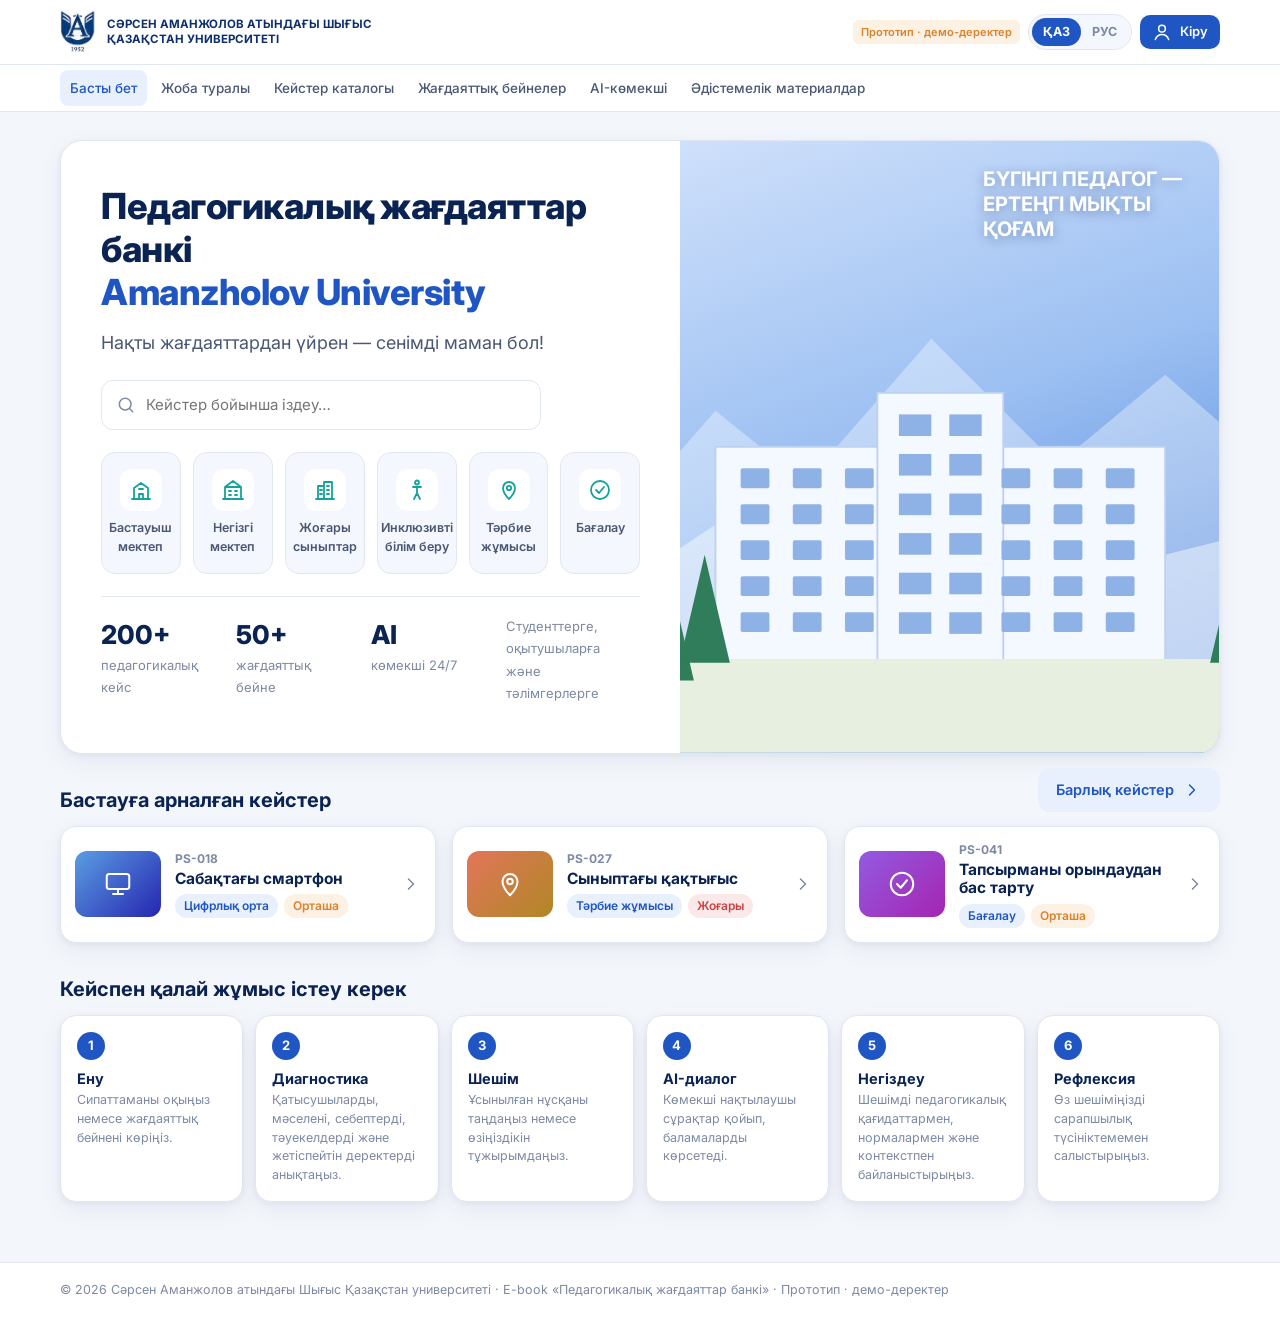
==== commit 3bbbd3d2: "Прототип с ролевыми моделями" ====
--- a/index.html
+++ b/index.html
@@ -4,6 +4,7 @@
 <meta charset="utf-8">
 <meta name="viewport" content="width=device-width, initial-scale=1">
 <title>E-book · Педагогикалық жағдаяттар банкі</title>
+<link rel="icon" type="image/png" href="[data-uri]">
 <link rel="preconnect" href="https://fonts.googleapis.com">
 <link href="https://fonts.googleapis.com/css2?family=Inter:wght@400;500;600;700;800&display=swap" rel="stylesheet">
 <style>
@@ -276,13 +277,101 @@
 .quicklinks a .ico:first-child{color:var(--blue)}
 .quicklinks a span{flex:1}
 @media (max-width:860px){.quicklinks{display:flex}}
-@media (max-width:380px){.brand small{display:none}}
+@media (max-width:560px){.brand small{display:none}}
+
+/* ---------- авторизация ---------- */
+.btn-sm{padding:7px 12px;font-size:13px;border-radius:10px}
+.userchip{display:flex;align-items:center;gap:8px;padding:4px 10px 4px 4px;border-radius:999px;border:1px solid var(--line);background:#fff}
+.userchip:hover{border-color:var(--blue)}
+.uc-txt b{display:block;font-size:13px;line-height:1.2;color:var(--ink)}
+.uc-txt small{display:block;font-size:11.5px;color:var(--ink3)}
+.avatar{width:52px;height:52px;border-radius:50%;background:linear-gradient(135deg,#3b74e0,#0d2f6e);color:#fff;display:grid;place-items:center;font-weight:700;font-size:18px;flex:none}
+.avatar.sm{width:32px;height:32px;font-size:12.5px}
+.nav a.rolelink{color:var(--violet)}
+.nav a.rolelink.on{background:#efeafd;color:var(--violet)}
+.tab-lock{width:14px;height:14px;margin-left:5px;vertical-align:-2px;opacity:.6}
+.pseud{display:flex;align-items:center;gap:4px;font-size:11.5px;color:var(--ink3);margin-top:2px}
+.pseud .ico{width:12px;height:12px}
+code{font-family:ui-monospace,Consolas,monospace;font-size:.92em;background:var(--blue-ll);padding:1px 5px;border-radius:5px}
+.note-line{display:flex;align-items:center;gap:8px;color:var(--ink3);font-size:13.5px;margin:0 0 14px}
+.note-line .ico{width:16px;height:16px;color:var(--teal)}
+.page-head{display:flex;justify-content:space-between;align-items:center;gap:12px;margin-bottom:10px;flex-wrap:wrap}
+.tscroll{overflow-x:auto}
+.tscroll table{min-width:520px}
+td select{border:1px solid var(--line);border-radius:8px;padding:6px 8px;background:#fff}
+.rev-item{display:flex;justify-content:space-between;gap:12px;padding:12px 0;border-bottom:1px solid var(--line)}
+.rev-item:last-child{border:0}
+.rev-act{display:flex;gap:6px;flex-wrap:wrap;align-items:flex-start;justify-content:flex-end}
+
+.auth-wrap{display:grid;place-items:center;padding:10px 0 30px}
+.auth-card{width:100%;max-width:480px;padding:30px 28px}
+.auth-logo{display:flex;align-items:center;gap:10px;margin-bottom:22px}
+.auth-logo small{font-size:11px;font-weight:700;text-transform:uppercase;color:var(--blue-d);line-height:1.3}
+.auth-h{font-size:24px;margin-bottom:6px}
+.auth-card>.muted{margin:0 0 18px}
+.auth-opt{display:flex;align-items:center;gap:14px;width:100%;text-align:left;padding:14px 16px;border:1.5px solid var(--line);border-radius:14px;background:#fff;margin-bottom:10px;transition:.15s}
+.auth-opt:hover{border-color:var(--blue)}
+.auth-opt>.ico:first-child{width:24px;height:24px;color:var(--blue)}
+.auth-opt span{flex:1}
+.auth-opt b{display:block;font-size:15px}
+.auth-opt small{display:block;font-size:12.5px;color:var(--ink3);margin-top:2px}
+.auth-opt.primary{background:var(--blue);border-color:var(--blue);color:#fff}
+.auth-opt.primary>.ico,.auth-opt.primary small{color:#dbe6fb}
+.auth-opt.primary:hover{background:#1846a6}
+.auth-info{display:flex;gap:10px;align-items:flex-start;background:#effaf8;border-radius:12px;padding:12px 14px;font-size:13px;color:var(--ink2);margin:14px 0}
+.auth-info .ico{color:var(--teal);width:18px;height:18px;margin-top:1px}
+.auth-guest{display:block;text-align:center;color:var(--blue);font-weight:600;font-size:14px;padding:6px}
+.auth-back{color:var(--ink3);font-size:13.5px;margin-bottom:12px}
+.auth-back:hover{color:var(--blue)}
+.auth-badge{width:52px;height:52px;border-radius:14px;background:var(--blue-l);color:var(--blue);display:grid;place-items:center;margin-bottom:12px}
+.auth-badge .ico{width:26px;height:26px}
+.role-grid{display:grid;grid-template-columns:1fr 1fr;gap:10px}
+.role-card{display:flex;flex-direction:column;align-items:flex-start;gap:3px;text-align:left;padding:14px;border:1.5px solid var(--line);border-radius:14px;background:#fff;position:relative;transition:.15s}
+.role-card:hover{border-color:var(--blue);background:var(--blue-ll)}
+.role-card>.ico{width:24px;height:24px;color:var(--blue);margin-bottom:4px}
+.role-card b{font-size:14.5px}
+.role-card small{font-size:12.5px;color:var(--ink2)}
+.role-card em{font-style:normal;font-size:12px;color:var(--ink3)}
+.role-card .chip{position:absolute;top:10px;right:10px;font-size:10.5px}
+.code-in{width:100%;font-size:28px;letter-spacing:12px;text-align:center;padding:12px;border:1.5px solid var(--line);border-radius:12px;outline:0}
+.code-in:focus,.text-in:focus{border-color:var(--blue);box-shadow:0 0 0 3px var(--blue-l)}
+.text-in{width:100%;padding:13px 14px;border:1.5px solid var(--line);border-radius:12px;outline:0}
+.hint{font-size:12.5px;color:var(--ink3);margin:8px 0 14px}
+.consent{margin:6px 0 16px}
+.consent li{font-size:14px}
+.auth-row{display:flex;gap:10px;justify-content:flex-end}
+.btn[disabled]{opacity:.45;cursor:not-allowed}
+
+.sess{margin-bottom:16px}
+.sess-top{display:flex;gap:14px;align-items:center;margin-bottom:12px}
+.sess-top .chip{margin-top:4px}
+.sess-list{list-style:none;padding:0;margin:0 0 14px;display:grid;gap:6px}
+.sess-list li{display:flex;gap:10px;align-items:center;font-size:13.5px;color:var(--ink2)}
+.sess-list .ico{width:17px;height:17px;color:var(--teal)}
+.sess-act{display:flex;gap:8px;flex-wrap:wrap;align-items:center}
+.role-sw{display:flex;align-items:center;gap:8px;font-size:13px;color:var(--ink3);margin-right:auto}
+.role-sw select{border:1px solid var(--line);border-radius:8px;padding:6px 8px;background:#fff}
+@media (max-width:860px){
+  .uc-txt{display:none}
+  .userchip{padding:3px}
+  #hdr-login{padding:7px 10px}
+}
+@media (max-width:480px){
+  .role-grid{grid-template-columns:1fr}
+  .auth-card{padding:22px 18px}
+}
+
+/* логотип университета */
+.logo-img{height:46px;width:auto;flex:none;display:block}
+.auth-logo .logo-img{height:52px}
+@media (max-width:860px){.bar1 .logo-img{height:40px}}
 
 </style>
 </head>
 <body>
 <div id="app"></div>
 <script>
+const LOGO = '[data-uri]';
 /* Строки интерфейса / Интерфейс жолдары */
 const UI = {
   ru: {
@@ -768,6 +857,328 @@
 ];
 
 /* ============================================================
+   АВТОРИЗАЦИЯ (демо) / АВТОРИЗАЦИЯ (демо)
+   Имитирует целевую схему: вход через сервер авторизации
+   университета (Keycloak: SSO / LMS LTI 1.3 / приглашение),
+   второй фактор для сотрудников, согласие на обработку ПД,
+   ролевой доступ и журнал действий.
+   В продакшене всё это делает сервер; здесь — только интерфейс.
+   ============================================================ */
+
+let USER = null;          // текущий пользователь; загружается в app.js после store
+let LOGIN = { step: 'start' };
+const CONSENT_VERSION = '1.0 · 2026-10';
+
+const ROLES = {
+  student:   { icon: 'cap',     mfa: false, home: 'catalog', ru: 'Студент',              kz: 'Студент',
+               d: { ru: 'Кейсы, AI-диалог, портфолио',            kz: 'Кейстер, AI-диалог, портфолио' } },
+  teacher:   { icon: 'teacher', mfa: true,  home: 'teacher', ru: 'Преподаватель',        kz: 'Оқытушы',
+               d: { ru: 'Назначения группам, результаты',         kz: 'Топтарға тағайындау, нәтижелер' } },
+  methodist: { icon: 'doc',     mfa: true,  home: 'editor',  ru: 'Методист',             kz: 'Әдіскер',
+               d: { ru: 'Создание и правка кейсов',               kz: 'Кейстерді құру және өңдеу' } },
+  expert:    { icon: 'award',   mfa: true,  home: 'review',  ru: 'Эксперт',              kz: 'Сарапшы',
+               d: { ru: 'Проверка кейсов, жалобы на AI',          kz: 'Кейстерді тексеру, AI шағымдары' } },
+  admin:     { icon: 'lock',    mfa: true,  home: 'admin',   ru: 'Администратор',        kz: 'Әкімші',
+               d: { ru: 'Пользователи, роли, журнал',             kz: 'Пайдаланушылар, рөлдер, журнал' } },
+  mentor:    { icon: 'users',   mfa: false, home: 'catalog', ru: 'Наставник (внешний)',  kz: 'Тәлімгер (сыртқы)',
+               d: { ru: 'По приглашению, доступ ограничен сроком', kz: 'Шақыру бойынша, мерзімі шектеулі' } },
+};
+
+/* Демо-учётные записи (вымышленные) */
+const DEMO_USERS = {
+  student:   { id: 'u-s01', name: 'Айдана Серикова',  src: 'sso',    group: 'ПО-21' },
+  teacher:   { id: 'u-t01', name: 'Ерлан Касымов',    src: 'sso',    groups: ['ПО-21', 'ПО-22'] },
+  methodist: { id: 'u-m01', name: 'Гульнара Ахметова', src: 'sso' },
+  expert:    { id: 'u-e01', name: 'Марат Жунусов',    src: 'sso' },
+  admin:     { id: 'u-a01', name: 'IT-администратор', src: 'sso' },
+  mentor:    { id: 'u-x01', name: 'Сауле Нурланова',  src: 'invite', org: 'СШ № 12', until: '2027-06-30' },
+};
+
+/* Права: что разрешено каждой роли */
+const PERMS = {
+  case_work: ['student', 'teacher', 'methodist', 'expert', 'admin', 'mentor'],
+  ai:        ['student', 'teacher', 'methodist', 'expert', 'mentor'],
+  profile:   ['student', 'teacher', 'methodist', 'expert', 'admin', 'mentor'],
+  teacher:   ['teacher'],
+  editor:    ['methodist'],
+  review:    ['expert'],
+  admin:     ['admin'],
+};
+const can = (perm) => !!USER && PERMS[perm].includes(USER.role);
+const pseudOf = (id) => 'p-' + Array.from(id).reduce((h, ch) => (h * 31 + ch.charCodeAt(0)) >>> 0, 7).toString(16).slice(0, 6);
+
+/* Требования маршрутов */
+function routeNeed(route, sub) {
+  if (route === 'case' && sub && sub !== 'desc') return 'case_work';
+  return { ai: 'ai', profile: 'profile', teacher: 'teacher', editor: 'editor', review: 'review', admin: 'admin' }[route] || null;
+}
+
+/* ---------- журнал действий (общий для демо) ---------- */
+function audit(action, extra) {
+  const log = store.get('audit', []);
+  log.unshift({ at: new Date().toISOString(), who: USER ? pseudOf(USER.id) : '—', role: USER?.role || 'guest', action, extra: extra || '' });
+  store.set('audit', log.slice(0, 60));
+}
+
+/* ---------- строки интерфейса ---------- */
+Object.assign(UI.ru, {
+  login: 'Войти', logout: 'Выйти',
+  login_title: 'Вход в e-book', login_sub: 'Используйте единую учётную запись университета',
+  sso_btn: 'Войти через аккаунт университета', sso_note: 'Единый вход (SSO) · Active Directory университета',
+  lms_btn: 'Войти через LMS (Moodle)', lms_note: 'Переход из курса — без повторного ввода пароля (LTI 1.3)',
+  inv_btn: 'Внешний наставник — вход по приглашению', guest_btn: 'Продолжить как гость',
+  no_pw: 'E-book не хранит пароли: вход выполняет сервер авторизации университета (Keycloak).',
+  pick_title: 'Демо: под кем войти?', pick_note: 'В рабочей системе роль приходит из каталога университета и Platonus.',
+  mfa_title: 'Подтверждение входа', mfa_text: 'Для этой роли нужен второй фактор. Введите 6-значный код из приложения-аутентификатора.',
+  mfa_demo: 'Демо: любые 6 цифр', confirm: 'Подтвердить', mfa_bad: 'Нужно 6 цифр',
+  inv_title: 'Вход по приглашению', inv_text: 'Введите e-mail, на который пришло приглашение от преподавателя, — мы отправим одноразовый код.',
+  get_code: 'Получить код', code_sent: 'Код отправлен на', email_bad: 'Проверьте e-mail',
+  consent_title: 'Согласие на обработку персональных данных',
+  consent_items: ['Какие данные: ФИО, группа, ваши ответы, решения и диалоги с AI-ассистентом.', 'Зачем: обучение, обратная связь преподавателя, улучшение методических материалов.', 'Где: на серверах университета в Республике Казахстан.', 'AI-ассистент получает только псевдоним — без ФИО и ИИН.', 'В профиле можно выгрузить свои данные и отозвать согласие.'],
+  consent_check: 'Я ознакомлен(а) с условиями и даю согласие', consent_ver: 'Версия согласия',
+  accept: 'Принять', decline: 'Отказаться', welcome: 'Добро пожаловать,',
+  need_login_title: 'Для этого раздела нужен вход',
+  need_login_text: 'Анализ кейса, AI-диалог и портфолио доступны после входа: ваши ответы сохраняются, а запросы к AI журналируются.',
+  denied_title: 'Нет доступа', denied_text: 'Раздел доступен ролям:', your_role: 'Ваша роль',
+  role_switch: 'Сменить роль (демо)', session: 'Сессия',
+  src_sso: 'SSO университета', src_lms: 'LMS (LTI 1.3)', src_invite: 'Приглашение + одноразовый код',
+  mfa_on: '2FA включена', mfa_off: '2FA не требуется', sess_timeout: 'Завершается после 8 ч бездействия',
+  access_until: 'Доступ до', withdraw: 'Отозвать согласие', withdrawn: 'Согласие отозвано, вы вышли из системы.',
+  pseud: 'AI видит только псевдоним', nav_editor: 'Редактор кейсов', nav_review: 'Экспертиза', nav_admin: 'Администрирование',
+  editor_note: 'Методист работает с контентом, но не видит ответов студентов.',
+  new_case: 'Новый кейс', edit: 'Редактировать', status: 'Статус', st_published: 'Опубликован', st_review: 'На экспертизе', st_draft: 'Черновик', langs: 'Языки',
+  cms_demo: 'В рабочей системе откроется система управления контентом (демо).',
+  review_cases: 'Кейсы на экспертизе', approve: 'Одобрить', send_back: 'Вернуть на доработку',
+  approved: 'Кейс одобрен к публикации (демо).', returned: 'Кейс возвращён методисту (демо).',
+  reports_title: 'Жалобы на ответы AI', reports_empty: 'Жалоб нет. Нажмите «Сообщить о некорректном ответе» в AI-диалоге.',
+  reports_note: 'Эксперт видит только псевдоним, а не ФИО студента.', resolve: 'Разобрано',
+  admin_users: 'Пользователи и роли', source: 'Источник', last_login: 'Последний вход',
+  admin_note: 'Администратор управляет ролями и настройками, но не имеет доступа к ответам студентов.',
+  audit_title: 'Журнал действий', audit_empty: 'Записей пока нет.', when: 'Время', who: 'Кто', action: 'Действие', role_col: 'Роль',
+  a_login: 'Вход', a_logout: 'Выход', a_consent: 'Дано согласие', a_withdraw: 'Согласие отозвано', a_export: 'Выгрузка данных',
+  a_assign: 'Назначены кейсы', a_report: 'Жалоба на ответ AI', a_role: 'Смена роли (демо)', a_role_set: 'Изменена роль пользователя (демо)',
+  teach_own: 'Только ваши группы', user_col: 'Пользователь', role_changed: 'Роль изменена (демо).',
+});
+Object.assign(UI.kz, {
+  login: 'Кіру', logout: 'Шығу',
+  login_title: 'E-book-қа кіру', login_sub: 'Университеттің бірыңғай есептік жазбасын пайдаланыңыз',
+  sso_btn: 'Университет аккаунты арқылы кіру', sso_note: 'Бірыңғай кіру (SSO) · университеттің Active Directory жүйесі',
+  lms_btn: 'LMS (Moodle) арқылы кіру', lms_note: 'Курстан өту — құпиясөзді қайта енгізусіз (LTI 1.3)',
+  inv_btn: 'Сыртқы тәлімгер — шақыру арқылы кіру', guest_btn: 'Қонақ ретінде жалғастыру',
+  no_pw: 'E-book құпиясөздерді сақтамайды: кіруді университеттің авторизация сервері (Keycloak) орындайды.',
+  pick_title: 'Демо: кім ретінде кіресіз?', pick_note: 'Нақты жүйеде рөл университет каталогынан және Platonus-тан алынады.',
+  mfa_title: 'Кіруді растау', mfa_text: 'Бұл рөлге екінші фактор қажет. Аутентификатор қосымшасындағы 6 таңбалы кодты енгізіңіз.',
+  mfa_demo: 'Демо: кез келген 6 цифр', confirm: 'Растау', mfa_bad: '6 цифр қажет',
+  inv_title: 'Шақыру арқылы кіру', inv_text: 'Оқытушыдан шақыру келген e-mail-ді енгізіңіз — біз бір реттік код жібереміз.',
+  get_code: 'Код алу', code_sent: 'Код жіберілді:', email_bad: 'E-mail-ді тексеріңіз',
+  consent_title: 'Дербес деректерді өңдеуге келісім',
+  consent_items: ['Қандай деректер: аты-жөні, тобы, жауаптарыңыз, шешімдеріңіз және AI-көмекшімен диалогтар.', 'Не үшін: оқыту, оқытушының кері байланысы, әдістемелік материалдарды жетілдіру.', 'Қай жерде: Қазақстан Республикасындағы университет серверлерінде.', 'AI-көмекші аты-жөніңізді және ЖСН-ді емес, тек бүркеншік атты алады.', 'Профильде деректеріңізді жүктеп алып, келісімді кері қайтара аласыз.'],
+  consent_check: 'Шарттармен таныстым және келісім беремін', consent_ver: 'Келісім нұсқасы',
+  accept: 'Қабылдау', decline: 'Бас тарту', welcome: 'Қош келдіңіз,',
+  need_login_title: 'Бұл бөлім үшін кіру қажет',
+  need_login_text: 'Кейсті талдау, AI-диалог және портфолио кіргеннен кейін қолжетімді: жауаптарыңыз сақталады, ал AI сұраулары тіркеледі.',
+  denied_title: 'Қолжетімділік жоқ', denied_text: 'Бөлім мына рөлдерге қолжетімді:', your_role: 'Сіздің рөліңіз',
+  role_switch: 'Рөлді ауыстыру (демо)', session: 'Сессия',
+  src_sso: 'Университеттің SSO', src_lms: 'LMS (LTI 1.3)', src_invite: 'Шақыру + бір реттік код',
+  mfa_on: '2FA қосулы', mfa_off: '2FA талап етілмейді', sess_timeout: '8 сағат әрекетсіздіктен кейін аяқталады',
+  access_until: 'Қолжетімділік мерзімі', withdraw: 'Келісімді кері қайтару', withdrawn: 'Келісім кері қайтарылды, сіз жүйеден шықтыңыз.',
+  pseud: 'AI тек бүркеншік атты көреді', nav_editor: 'Кейстер редакторы', nav_review: 'Сараптама', nav_admin: 'Әкімшілік',
+  editor_note: 'Әдіскер контентпен жұмыс істейді, бірақ студенттердің жауаптарын көрмейді.',
+  new_case: 'Жаңа кейс', edit: 'Өңдеу', status: 'Мәртебе', st_published: 'Жарияланған', st_review: 'Сараптамада', st_draft: 'Жоба', langs: 'Тілдер',
+  cms_demo: 'Нақты жүйеде контентті басқару жүйесі ашылады (демо).',
+  review_cases: 'Сараптамадағы кейстер', approve: 'Мақұлдау', send_back: 'Пысықтауға қайтару',
+  approved: 'Кейс жариялауға мақұлданды (демо).', returned: 'Кейс әдіскерге қайтарылды (демо).',
+  reports_title: 'AI жауаптарына шағымдар', reports_empty: 'Шағымдар жоқ. AI-диалогта «Қате жауап туралы хабарлау» батырмасын басыңыз.',
+  reports_note: 'Сарапшы студенттің аты-жөнін емес, тек бүркеншік атын көреді.', resolve: 'Қаралды',
+  admin_users: 'Пайдаланушылар және рөлдер', source: 'Дереккөз', last_login: 'Соңғы кіру',
+  admin_note: 'Әкімші рөлдер мен баптауларды басқарады, бірақ студенттердің жауаптарына қолжетімділігі жоқ.',
+  audit_title: 'Әрекеттер журналы', audit_empty: 'Әзірге жазбалар жоқ.', when: 'Уақыты', who: 'Кім', action: 'Әрекет', role_col: 'Рөл',
+  a_login: 'Кіру', a_logout: 'Шығу', a_consent: 'Келісім берілді', a_withdraw: 'Келісім кері қайтарылды', a_export: 'Деректерді жүктеу',
+  a_assign: 'Кейстер тағайындалды', a_report: 'AI жауабына шағым', a_role: 'Рөл ауыстырылды (демо)', a_role_set: 'Пайдаланушы рөлі өзгертілді (демо)',
+  teach_own: 'Тек сіздің топтарыңыз', user_col: 'Пайдаланушы', role_changed: 'Рөл өзгертілді (демо).',
+});
+
+/* ---------- вход / выход ---------- */
+function startLogin(next) { LOGIN = { step: 'start', next: next || LOGIN.next || '' }; }
+function finishLogin(role, src) {
+  USER = { ...DEMO_USERS[role], role, src: src || DEMO_USERS[role].src, mfa: ROLES[role].mfa, at: new Date().toISOString() };
+  store.set('user', USER);
+  CHAT = uget('chat', null);
+  audit('a_login', t(ROLES[role]));
+  if (!store.get('consent.' + USER.id, null)) { LOGIN.step = 'consent'; render(); return; }
+  goAfterLogin();
+}
+function goAfterLogin() {
+  const next = LOGIN.next; LOGIN = { step: 'start' };
+  toast(`${u('welcome')} ${USER.name}`);
+  location.hash = next || '#/' + ROLES[USER.role].home;
+  render();
+}
+function logout(silent) {
+  if (USER) audit('a_logout');
+  USER = null; store.set('user', null); CHAT = null; LOGIN = { step: 'start' };
+  if (!silent) location.hash = '#/home';
+  render();
+}
+
+/* ---------- экраны входа ---------- */
+function pageLogin() {
+  const s = LOGIN.step;
+  let body = '';
+  if (s === 'start') {
+    body = `<h1 class="auth-h">${u('login_title')}</h1><p class="muted">${u('login_sub')}</p>
+      <button class="auth-opt primary" data-auth="sso">${ic('lock')}<span><b>${u('sso_btn')}</b><small>${u('sso_note')}</small></span>${ic('chev')}</button>
+      <button class="auth-opt" data-auth="lms">${ic('cap')}<span><b>${u('lms_btn')}</b><small>${u('lms_note')}</small></span>${ic('chev')}</button>
+      <button class="auth-opt" data-auth="invite">${ic('users')}<span><b>${u('inv_btn')}</b></span>${ic('chev')}</button>
+      <div class="auth-info">${ic('lock')}<span>${u('no_pw')}</span></div>
+      <a class="auth-guest" href="#/home" data-auth="guest">${u('guest_btn')}</a>`;
+  } else if (s === 'pick') {
+    const roles = Object.keys(ROLES).filter(r => r !== 'mentor');
+    body = `<button class="auth-back" data-auth="back">← ${u('back')}</button>
+      <h1 class="auth-h">${u('pick_title')}</h1><p class="muted">${u('pick_note')}</p>
+      <div class="role-grid">${roles.map(r => `<button class="role-card" data-role="${r}">${ic(ROLES[r].icon)}<b>${t(ROLES[r])}</b><small>${esc(DEMO_USERS[r].name)}</small><em>${t(ROLES[r].d)}</em>${ROLES[r].mfa ? '<span class="chip">2FA</span>' : ''}</button>`).join('')}</div>`;
+  } else if (s === 'mfa') {
+    body = `<button class="auth-back" data-auth="back">← ${u('back')}</button>
+      <div class="auth-badge">${ic('lock')}</div><h1 class="auth-h">${u('mfa_title')}</h1><p class="muted">${u('mfa_text')}</p>
+      <form id="mfaf"><input class="code-in" id="mfa" inputmode="numeric" autocomplete="one-time-code" maxlength="6" placeholder="••••••" aria-label="${u('mfa_title')}">
+      <p class="hint">${u('mfa_demo')}</p><button class="btn btn-p btn-block">${u('confirm')}</button></form>`;
+  } else if (s === 'invite') {
+    body = `<button class="auth-back" data-auth="back">← ${u('back')}</button>
+      <h1 class="auth-h">${u('inv_title')}</h1><p class="muted">${u('inv_text')}</p>
+      <form id="invf"><input class="text-in" id="email" type="email" placeholder="name@school.kz" value="${esc(LOGIN.email || '')}" aria-label="E-mail">
+      <button class="btn btn-p btn-block" style="margin-top:12px">${u('get_code')}</button></form>`;
+  } else if (s === 'code') {
+    body = `<button class="auth-back" data-auth="back">← ${u('back')}</button>
+      <h1 class="auth-h">${u('inv_title')}</h1><p class="muted">${u('code_sent')} <b>${esc(LOGIN.email)}</b></p>
+      <form id="codef"><input class="code-in" id="otp" inputmode="numeric" maxlength="6" placeholder="••••••" aria-label="code">
+      <p class="hint">${u('mfa_demo')}</p><button class="btn btn-p btn-block">${u('confirm')}</button></form>`;
+  } else if (s === 'consent') {
+    body = `<div class="auth-badge">${ic('doc')}</div><h1 class="auth-h">${u('consent_title')}</h1>
+      <ul class="ticks consent">${UI[LANG].consent_items.map(x => `<li>${ic('check')}${x}</li>`).join('')}</ul>
+      <label class="checkrow"><input type="checkbox" id="cons">${u('consent_check')}</label>
+      <p class="hint">${u('consent_ver')}: ${CONSENT_VERSION}</p>
+      <div class="auth-row"><button class="btn btn-o" data-auth="decline">${u('decline')}</button><button class="btn btn-p" id="accept" disabled>${u('accept')}</button></div>`;
+  }
+  return `<div class="auth-wrap"><div class="card auth-card"><div class="auth-logo"><img class="logo-img" src="${LOGO}" alt=""><small>${u('uni')}</small></div>${body}</div></div>`;
+}
+
+function pageNeedLogin(next) {
+  return `<div class="card gate" style="max-width:560px;margin:20px auto">${ic('lock')}<h3>${u('need_login_title')}</h3><p class="muted">${u('need_login_text')}</p>
+    <div style="display:flex;gap:10px;justify-content:center;flex-wrap:wrap"><a class="btn btn-p" href="#/login" data-next="${esc(next)}">${u('login')}</a><a class="btn btn-o" href="#/catalog">${u('nav_catalog')}</a></div></div>`;
+}
+function pageDenied(perm) {
+  return `<div class="card gate" style="max-width:560px;margin:20px auto">${ic('lock')}<h3>${u('denied_title')}</h3>
+    <p class="muted">${u('denied_text')} ${PERMS[perm].map(r => t(ROLES[r])).join(', ')}</p>
+    <p>${u('your_role')}: <span class="chip">${t(ROLES[USER.role])}</span></p>
+    <a class="btn btn-o" href="#/${ROLES[USER.role].home}">${u('back')}</a></div>`;
+}
+
+/* ---------- кабинеты ролей ---------- */
+const DEMO_REVIEW = [
+  { id: 'PS-091', st: 'review', title: { ru: 'Травля в чате класса', kz: 'Сынып чатындағы қудалау' }, by: 'Гульнара Ахметова' },
+  { id: 'PS-094', st: 'review', title: { ru: 'Списывание на пробном тестировании', kz: 'Сынақ тестілеуде көшіру' }, by: 'Гульнара Ахметова' },
+  { id: 'PS-097', st: 'draft',  title: { ru: 'Ученик-билингв на уроке казахского языка', kz: 'Қазақ тілі сабағындағы билингв оқушы' }, by: 'Гульнара Ахметова' },
+];
+const stChip = (st) => ({ published: `<span class="chip oc-good">${u('st_published')}</span>`, review: `<span class="chip oc-risky">${u('st_review')}</span>`, draft: `<span class="chip">${u('st_draft')}</span>` }[st]);
+
+function pageEditor() {
+  const rows = [...CASES.map(c => ({ id: c.id, title: c.title, st: 'published' })), ...DEMO_REVIEW];
+  return `<div class="page-head"><h2 class="sec-title" style="margin:0">${u('nav_editor')}</h2><button class="btn btn-p" data-cms>${ic('doc')} ${u('new_case')}</button></div>
+    <p class="note-line">${ic('lock')} ${u('editor_note')}</p>
+    <div class="card pad"><table><tr><th>ID</th><th>${u('nav_catalog')}</th><th>${u('langs')}</th><th>${u('status')}</th><th></th></tr>
+    ${rows.map(r => `<tr><td><b>${r.id}</b></td><td>${esc(t(r.title))}</td><td>ҚАЗ · РУС</td><td>${stChip(r.st)}</td><td style="text-align:right"><button class="btn btn-o btn-sm" data-cms>${u('edit')}</button></td></tr>`).join('')}</table></div>`;
+}
+
+function pageReview() {
+  const reports = store.get('reports', []);
+  return `<h2 class="sec-title" style="margin-top:0">${u('nav_review')}</h2>
+    <div class="grid2">
+      <div class="card pad"><h3 style="margin-bottom:12px">${u('review_cases')}</h3>
+        ${DEMO_REVIEW.filter(r => r.st === 'review').map(r => `<div class="rev-item"><div><b>${r.id}</b> ${esc(t(r.title))}<div class="muted" style="font-size:13px">${esc(r.by)}</div></div>
+          <div class="rev-act"><button class="btn btn-l btn-sm" data-rev="ok">${u('approve')}</button><button class="btn btn-o btn-sm" data-rev="back">${u('send_back')}</button></div></div>`).join('')}</div>
+      <div class="card pad"><h3 style="margin-bottom:6px">${u('reports_title')}</h3><p class="note-line" style="margin:0 0 12px">${ic('lock')} ${u('reports_note')}</p>
+        ${reports.length ? reports.map((r, i) => `<div class="rev-item"><div><b>${r.caseId || '—'}</b> · <code>${r.who}</code><div class="muted" style="font-size:13px">${esc(r.text)}</div><div class="muted" style="font-size:12px">${new Date(r.at).toLocaleString('ru-RU')}</div></div>
+          <div class="rev-act"><button class="btn btn-o btn-sm" data-resolve="${i}">${u('resolve')}</button></div></div>`).join('') : `<p class="muted">${u('reports_empty')}</p>`}</div>
+    </div>`;
+}
+
+function pageAdmin() {
+  const log = store.get('audit', []);
+  const src = { sso: u('src_sso'), lms: u('src_lms'), invite: u('src_invite') };
+  return `<h2 class="sec-title" style="margin-top:0">${u('nav_admin')}</h2>
+    <p class="note-line">${ic('lock')} ${u('admin_note')}</p>
+    <div class="card pad" style="margin-bottom:16px"><h3 style="margin-bottom:12px">${u('admin_users')}</h3>
+      <div class="tscroll"><table><tr><th>${u('user_col')}</th><th>${u('role_col')}</th><th>${u('source')}</th><th>2FA</th></tr>
+      ${Object.entries(DEMO_USERS).map(([r, d]) => `<tr><td><b>${esc(d.name)}</b><div class="muted" style="font-size:12px">${d.id}</div></td>
+        <td><select data-setrole="${d.id}" aria-label="${u('role_col')}">${Object.keys(ROLES).map(k => `<option value="${k}" ${k === r ? 'selected' : ''}>${t(ROLES[k])}</option>`).join('')}</select></td>
+        <td>${src[d.src]}</td><td>${ROLES[r].mfa ? '✓' : '—'}</td></tr>`).join('')}</table></div></div>
+    <div class="card pad"><h3 style="margin-bottom:12px">${u('audit_title')}</h3>
+      ${log.length ? `<div class="tscroll"><table><tr><th>${u('when')}</th><th>${u('who')}</th><th>${u('role_col')}</th><th>${u('action')}</th></tr>
+      ${log.slice(0, 25).map(e => `<tr><td>${new Date(e.at).toLocaleString('ru-RU')}</td><td><code>${e.who}</code></td><td>${e.role === 'guest' ? '—' : t(ROLES[e.role])}</td><td>${u(e.action)}${e.extra ? ' · ' + esc(e.extra) : ''}</td></tr>`).join('')}</table></div>` : `<p class="muted">${u('audit_empty')}</p>`}</div>`;
+}
+
+/* Блок «Сессия» для профиля */
+function sessionCard() {
+  const r = ROLES[USER.role];
+  const src = { sso: u('src_sso'), lms: u('src_lms'), invite: u('src_invite') }[USER.src];
+  const cons = store.get('consent.' + USER.id, null);
+  return `<div class="card pad sess">
+    <div class="sess-top"><div class="avatar">${esc(USER.name.split(' ').map(w => w[0]).join('').slice(0, 2))}</div>
+      <div><b style="font-size:18px">${esc(USER.name)}</b><div><span class="chip">${t(r)}</span>${USER.group ? ` <span class="chip">${USER.group}</span>` : ''}${USER.org ? ` <span class="chip">${esc(USER.org)}</span>` : ''}</div></div></div>
+    <ul class="sess-list">
+      <li>${ic('lock')}<span>${u('session')}: ${src} · ${USER.mfa ? u('mfa_on') : u('mfa_off')} · ${u('sess_timeout')}</span></li>
+      <li>${ic('bot')}<span>${u('pseud')}: <code>${pseudOf(USER.id)}</code></span></li>
+      ${cons ? `<li>${ic('doc')}<span>${u('consent_ver')} ${cons.v} · ${new Date(cons.at).toLocaleDateString('ru-RU')}</span></li>` : ''}
+      ${USER.until ? `<li>${ic('pin')}<span>${u('access_until')}: ${new Date(USER.until).toLocaleDateString('ru-RU')}</span></li>` : ''}
+    </ul>
+    <div class="sess-act">
+      <label class="role-sw">${u('role_switch')}: <select id="roleswitch">${Object.keys(ROLES).map(k => `<option value="${k}" ${k === USER.role ? 'selected' : ''}>${t(ROLES[k])}</option>`).join('')}</select></label>
+      <button class="btn btn-o btn-sm" id="withdraw">${u('withdraw')}</button>
+      <button class="btn btn-l btn-sm" id="logout">${u('logout')}</button>
+    </div></div>`;
+}
+
+/* ---------- обработчики ---------- */
+function bindAuth(route) {
+  document.querySelectorAll('[data-next]').forEach(a => a.onclick = () => startLogin(a.dataset.next));
+  const lo = $('#hdr-login'); if (lo) lo.onclick = () => startLogin(location.hash.includes('login') ? '' : location.hash);
+
+  if (route === 'profile' && USER) {
+    $('#logout').onclick = () => logout();
+    $('#withdraw').onclick = () => { audit('a_withdraw'); store.set('consent.' + USER.id, null); toast(u('withdrawn')); logout(); };
+    $('#roleswitch').onchange = e => { const r = e.target.value; audit('a_role', t(ROLES[r])); finishLogin(r); };
+  }
+  if (route === 'editor') document.querySelectorAll('[data-cms]').forEach(b => b.onclick = () => toast(u('cms_demo')));
+  if (route === 'review') {
+    document.querySelectorAll('[data-rev]').forEach(b => b.onclick = () => toast(b.dataset.rev === 'ok' ? u('approved') : u('returned')));
+    document.querySelectorAll('[data-resolve]').forEach(b => b.onclick = () => { const r = store.get('reports', []); r.splice(+b.dataset.resolve, 1); store.set('reports', r); render(); });
+  }
+  if (route === 'admin') document.querySelectorAll('[data-setrole]').forEach(s => s.onchange = () => { audit('a_role_set', `${s.dataset.setrole} → ${t(ROLES[s.value])}`); toast(u('role_changed')); render(); });
+
+  if (route !== 'login') return;
+  document.querySelectorAll('[data-auth]').forEach(b => b.onclick = (e) => {
+    const k = b.dataset.auth;
+    if (k === 'guest') { LOGIN = { step: 'start' }; return; }
+    e.preventDefault();
+    if (k === 'sso' || k === 'lms') { LOGIN.src = k; LOGIN.step = 'pick'; }
+    if (k === 'invite') LOGIN.step = 'invite';
+    if (k === 'back') LOGIN.step = LOGIN.step === 'mfa' ? 'pick' : LOGIN.step === 'code' ? 'invite' : 'start';
+    if (k === 'decline') { logout(true); LOGIN.step = 'start'; location.hash = '#/home'; return; }
+    render();
+  });
+  document.querySelectorAll('[data-role]').forEach(b => b.onclick = () => {
+    LOGIN.role = b.dataset.role;
+    if (ROLES[LOGIN.role].mfa) { LOGIN.step = 'mfa'; render(); $('#mfa')?.focus(); }
+    else finishLogin(LOGIN.role, LOGIN.src);
+  });
+  const mf = $('#mfaf'); if (mf) mf.onsubmit = e => { e.preventDefault(); if (!/^\d{6}$/.test($('#mfa').value)) { toast(u('mfa_bad')); return; } finishLogin(LOGIN.role, LOGIN.src); };
+  const inf = $('#invf'); if (inf) inf.onsubmit = e => { e.preventDefault(); const v = $('#email').value.trim(); if (!/^\S+@\S+\.\S+$/.test(v)) { toast(u('email_bad')); return; } LOGIN.email = v; LOGIN.step = 'code'; render(); $('#otp')?.focus(); };
+  const cf = $('#codef'); if (cf) cf.onsubmit = e => { e.preventDefault(); if (!/^\d{6}$/.test($('#otp').value)) { toast(u('mfa_bad')); return; } finishLogin('mentor', 'invite'); };
+  const cb = $('#cons'), ac = $('#accept');
+  if (cb && ac) { cb.onchange = () => ac.disabled = !cb.checked; ac.onclick = () => { store.set('consent.' + USER.id, { v: CONSENT_VERSION, at: new Date().toISOString() }); audit('a_consent', CONSENT_VERSION); goAfterLogin(); }; }
+}
+
+/* ============================================================
    E-BOOK · Банк педагогических ситуаций — прототип
    Маршрутизация по hash, двуязычный интерфейс (kz / ru),
    локальное хранение заметок и решений, демо AI-тьютор.
@@ -780,6 +1191,11 @@
 };
 
 let LANG = store.get('lang', 'kz');
+USER = store.get('user', null);
+/* данные пользователя хранятся отдельно для каждой учётной записи */
+const ukey = (k) => (USER ? USER.id : 'guest') + '.' + k;
+const uget = (k, d) => store.get(ukey(k), d);
+const uset = (k, v) => store.set(ukey(k), v);
 const t = (o) => (o && typeof o === 'object') ? (o[LANG] ?? o.ru) : o;
 const u = (k) => UI[LANG][k] ?? UI.ru[k] ?? k;
 const esc = (s) => String(s ?? '').replace(/[&<>"']/g, c => ({ '&': '&amp;', '<': '&lt;', '>': '&gt;', '"': '&quot;', "'": '&#39;' }[c]));
@@ -831,29 +1247,32 @@
 const catIcon = (c) => catById(c.cats[c.cats.length - 1])?.icon || 'cases';
 
 /* ---------- состояние пользователя ---------- */
-const getNotes = (id) => store.get('diag.' + id, {});
-const getDecision = (id) => store.get('dec.' + id, null);
+const getNotes = (id) => uget('diag.' + id, {});
+const getDecision = (id) => uget('dec.' + id, null);
 const portfolio = () => CASES.map(c => ({ c, d: getDecision(c.id) })).filter(x => x.d);
-const bookmarks = () => store.get('bm', []);
-function toggleBm(id) { const b = bookmarks(); const i = b.indexOf(id); i < 0 ? b.push(id) : b.splice(i, 1); store.set('bm', b); render(); }
+const bookmarks = () => uget('bm', []);
+function toggleBm(id) { const b = bookmarks(); const i = b.indexOf(id); i < 0 ? b.push(id) : b.splice(i, 1); uset('bm', b); render(); }
 function toast(msg) { const el = document.createElement('div'); el.className = 'toast'; el.textContent = msg; document.body.appendChild(el); setTimeout(() => el.remove(), 2400); }
 
 /* ---------- шапка, навигация ---------- */
 function header(route) {
-  const items = [['home', 'nav_home'], ['about', 'nav_about'], ['catalog', 'nav_catalog'], ['video', 'nav_video'], ['ai', 'nav_ai'], ['materials', 'nav_materials'], ['teacher', 'nav_teacher']];
+  const items = [['home', 'nav_home'], ['about', 'nav_about'], ['catalog', 'nav_catalog'], ['video', 'nav_video'], ['ai', 'nav_ai'], ['materials', 'nav_materials']];
+  const roleNav = { teacher: ['teacher', 'nav_teacher'], methodist: ['editor', 'nav_editor'], expert: ['review', 'nav_review'], admin: ['admin', 'nav_admin'] }[USER?.role];
+  if (roleNav) items.push(roleNav);
   return `<header class="top"><div class="wrap bar1">
-    <a class="brand" href="#/home"><div class="logo">AU</div><small>${u('uni')}</small></a>
+    <a class="brand" href="#/home"><img class="logo-img" src="${LOGO}" alt="${u('uni')}"><small>${u('uni')}</small></a>
     <div class="tools">
       <span class="proto">${u('proto')}</span>
       <div class="lang" role="group" aria-label="Language">
         <button data-lang="kz" class="${LANG === 'kz' ? 'on' : ''}">ҚАЗ</button><button data-lang="ru" class="${LANG === 'ru' ? 'on' : ''}">РУС</button>
       </div>
-      <a class="iconbtn" href="#/profile" title="${u('prof_title')}">${ic('user')}</a>
+      ${USER ? `<a class="userchip" href="#/profile" title="${u('prof_title')}"><span class="avatar sm">${esc(USER.name.split(' ').map(w => w[0]).join('').slice(0, 2))}</span><span class="uc-txt"><b>${esc(USER.name)}</b><small>${t(ROLES[USER.role])}</small></span></a>`
+        : `<a class="btn btn-p btn-sm" id="hdr-login" href="#/login">${ic('user')} ${u('login')}</a>`}
     </div></div>
-    <div class="bar2"><nav class="wrap nav">${items.map(([r, k]) => `<a href="#/${r}" class="${route === r || (route === 'case' && r === 'catalog') ? 'on' : ''}">${u(k)}</a>`).join('')}</nav></div></header>`;
+    <div class="bar2"><nav class="wrap nav">${items.map(([r, k]) => `<a href="#/${r}" class="${route === r || (route === 'case' && r === 'catalog') ? 'on' : ''} ${roleNav && r === roleNav[0] ? 'rolelink' : ''}">${u(k)}</a>`).join('')}</nav></div></header>`;
 }
 function tabbar(route) {
-  const items = [['home', 'home', 'tab_home'], ['catalog', 'cases', 'tab_cases'], ['ai', 'bot', 'tab_ai'], ['video', 'video', 'tab_video'], ['profile', 'user', 'tab_profile']];
+  const items = [['home', 'home', 'tab_home'], ['catalog', 'cases', 'tab_cases'], ['ai', 'bot', 'tab_ai'], ['video', 'video', 'tab_video'], USER ? ['profile', 'user', 'tab_profile'] : ['login', 'user', 'login']];
   return `<nav class="tabbar">${items.map(([r, i, k]) => `<a href="#/${r}" class="${route === r || (route === 'case' && r === 'catalog') ? 'on' : ''}">${ic(i)}<span>${u(k)}</span></a>`).join('')}</nav>`;
 }
 
@@ -934,7 +1353,9 @@
   const bm = bookmarks().includes(id);
   const tabs = [['desc', 't_desc', false], ['analysis', 't_analysis', hasNotes], ['solutions', 't_solutions', !!dec], ['comment', 't_comment', false]];
   let body = '';
-  if (tab === 'analysis') {
+  if (tab !== 'desc' && !can('case_work')) {
+    body = pageNeedLogin(`#/case/${id}/${tab}`);
+  } else if (tab === 'analysis') {
     body = `<div><h3>${u('diag_title')}</h3><p class="muted" style="margin-top:-4px">${u('diag_hint')}</p>
       ${DIAG_FIELDS.map(f => `<div class="field"><label for="d_${f.id}">${t(f)}</label><textarea id="d_${f.id}" data-diag="${f.id}">${esc(notes[f.id] || '')}</textarea></div>`).join('')}
       <div class="savehint" id="savehint"></div>
@@ -959,7 +1380,7 @@
       body = `<div><h3>${u('expert_title')}</h3><div class="expert">${esc(t(c.expert))}</div>
         <div class="compare"><div class="box"><h4>${u('portfolio')}</h4>${esc(mine)}${dec?.just ? `<p class="muted" style="margin:6px 0 0">${esc(dec.just)}</p>` : ''}</div>
           <div class="box"><h4>${u('key_principles')}</h4><div class="pchips">${c.principles.map(p => `<span class="chip">${t(PRINCIPLES.find(x => x.id === p))}</span>`).join('')}</div></div></div>
-        <div class="field"><label>${u('reflection')}</label><textarea id="refl" data-refl placeholder="${u('reflection_ph')}">${esc(store.get('refl.' + id, ''))}</textarea></div>
+        <div class="field"><label>${u('reflection')}</label><textarea id="refl" data-refl placeholder="${u('reflection_ph')}">${esc(uget('refl.' + id, ''))}</textarea></div>
         <div class="savehint" id="savehint"></div></div>`;
     }
   } else {
@@ -975,7 +1396,7 @@
       <div class="case-head"><div><div class="code">${c.id}</div><h1>${esc(t(c.title))}</h1>
         <div class="row" style="display:flex;gap:6px;flex-wrap:wrap">${c.cats.map(k => `<span class="chip">${t(catById(k))}</span>`).join('')}<span class="chip">${c.grade} ${u('grade')}</span><span class="chip ${LEVELS[c.level].cls}">${u('level')}: ${t(LEVELS[c.level])}</span></div></div>
         <div class="case-img" style="${grad(c.hue)}">${ic(catIcon(c))}</div></div>
-      <nav class="tabs">${tabs.map(([k, l, d]) => `<a href="#/case/${id}/${k}" class="${tab === k ? 'on' : ''}">${u(l)}${d ? '<span class="dot"></span>' : ''}</a>`).join('')}</nav>
+      <nav class="tabs">${tabs.map(([k, l, d]) => `<a href="#/case/${id}/${k}" class="${tab === k ? 'on' : ''}">${u(l)}${d ? '<span class="dot"></span>' : ''}${k !== 'desc' && !can('case_work') ? ic('lock', 'tab-lock') : ''}</a>`).join('')}</nav>
       <div class="case-body">${body}${side}</div>
     </article>`;
 }
@@ -984,13 +1405,13 @@
    В продакшене askTutor() отправляет запрос на сервер:
    POST /api/tutor {caseId, history, lang} → LLM + RAG по методбазе
    с системной инструкцией «сократический тьютор» и экспертной картой кейса. */
-let CHAT = store.get('chat', null);
+let CHAT = uget('chat', null);
 function chatInit(caseId) {
   CHAT = { caseId: caseId || null, step: 0, msgs: [] };
   CHAT.msgs.push({ from: 'ai', kind: 'hello' });
   if (caseId) CHAT.msgs.push({ from: 'ai', kind: 'intro', step: 0 });
   else CHAT.msgs.push({ from: 'ai', kind: 'pick' });
-  store.set('chat', CHAT);
+  uset('chat', CHAT);
 }
 function redactPII(s) {
   let hit = false;
@@ -1043,7 +1464,7 @@
       ${c ? `<div style="margin-top:14px">${caseCard(c)}</div>` : ''}
     </aside>
     <section class="card chat">
-      <div class="chat-h"><div class="bot">${ic('bot')}</div><div><b>${u('ai_name')}</b><small>${u('ai_org')}${c ? ' · ' + c.id : ''}</small></div>
+      <div class="chat-h"><div class="bot">${ic('bot')}</div><div><b>${u('ai_name')}</b><small>${u('ai_org')}${c ? ' · ' + c.id : ''}</small><small class="pseud">${ic('lock')} ${u('pseud')}: <code>${pseudOf(USER.id)}</code></small></div>
         <button class="btn btn-o" id="newchat" style="margin-left:auto;padding:8px 12px;font-size:13px">${u('ai_reset')}</button></div>
       <div class="msgs" id="msgs">${CHAT.msgs.map((m, i) => m.from === 'me' ? `<div class="msg me"><div class="bubble">${esc(m.text)}</div></div>` : aiMsgHTML(m, i)).join('')}</div>
       <form class="compose" id="compose"><input id="cinput" autocomplete="off" placeholder="${u('ai_ph')}"><button class="send" aria-label="send">${ic('send')}</button></form>
@@ -1081,14 +1502,14 @@
 function pageProfile() {
   const pf = portfolio();
   const bm = bookmarks().map(caseById).filter(Boolean);
-  return `<h2 class="sec-title" style="margin-top:0">${u('prof_title')}</h2>
+  return `<h2 class="sec-title" style="margin-top:0">${u('prof_title')}</h2>${sessionCard()}
     <div class="grid3" style="margin-bottom:16px">
       <div class="card pad"><div class="muted">${u('progress')}</div><b style="font-size:30px;color:var(--blue-dd)">${pf.length} / ${CASES.length}</b>
         <div style="height:8px;background:var(--blue-l);border-radius:4px;margin-top:8px"><div style="height:8px;border-radius:4px;background:var(--blue);width:${pf.length / CASES.length * 100}%"></div></div></div>
       <div class="card pad"><div class="muted">${u('bookmarks')}</div><b style="font-size:30px;color:var(--blue-dd)">${bm.length}</b></div>
       <div class="card pad" style="display:flex;align-items:center"><button class="btn btn-l btn-block" id="csv">${ic('download')} ${u('export_csv')}</button></div>
     </div>
-    <div class="quicklinks">${[['materials', 'book', 'nav_materials'], ['teacher', 'teacher', 'nav_teacher'], ['about', 'list', 'nav_about']].map(([r, i, k]) => `<a class="card" href="#/${r}">${ic(i)}<span>${u(k)}</span>${ic('chev', 'muted')}</a>`).join('')}</div>
+    <div class="quicklinks">${[...(({ teacher: [['teacher', 'teacher', 'nav_teacher']], methodist: [['editor', 'doc', 'nav_editor']], expert: [['review', 'award', 'nav_review']], admin: [['admin', 'lock', 'nav_admin']] })[USER.role] || []), ['materials', 'book', 'nav_materials'], ['about', 'list', 'nav_about']].map(([r, i, k]) => `<a class="card" href="#/${r}">${ic(i)}<span>${u(k)}</span>${ic('chev', 'muted')}</a>`).join('')}</div>
     <div class="grid2">
       <div class="card pad"><h3 style="margin-bottom:12px">${u('portfolio')}</h3>
         ${pf.length ? `<table><tr><th>${u('nav_catalog')}</th><th>${u('teach_choice')}</th></tr>${pf.map(({ c, d }) => `<tr><td><a href="#/case/${c.id}/comment" style="color:var(--blue);font-weight:600">${c.id}</a> ${esc(t(c.title))}</td><td>${d.choice === 'own' ? u('own') : 'ABC'[d.choice] + ' · <span class="chip ' + OUTCOME[c.options[d.choice].oc].cls + '">' + t(OUTCOME[c.options[d.choice].oc]) + '</span>'}</td></tr>`).join('')}</table>` : `<p class="muted">${u('empty_portfolio')}</p>`}</div>
@@ -1105,9 +1526,9 @@
     <div class="grid2">
       <div class="card pad"><h3 style="margin-bottom:12px">${u('teach_assign')}</h3>
         ${CASES.map(x => `<label class="checkrow"><input type="checkbox" ${x.id === c.id ? 'checked' : ''}><b>${x.id}</b> ${esc(t(x.title))}<span class="chip ${LEVELS[x.level].cls}" style="margin-left:auto">${t(LEVELS[x.level])}</span></label>`).join('')}
-        <div class="formrow"><select aria-label="${u('teach_group')}"><option>${u('teach_group')}: ПО-21</option><option>${u('teach_group')}: ПО-22</option></select><input type="date" aria-label="${u('teach_deadline')}"></div>
+        <div class="formrow"><select aria-label="${u('teach_group')}">${(USER.groups || []).map(g => `<option>${u('teach_group')}: ${g}</option>`).join('')}</select><input type="date" aria-label="${u('teach_deadline')}"></div>
         <button class="btn btn-p" id="assign">${u('teach_btn')}</button></div>
-      <div class="card pad"><h3 style="margin-bottom:12px">${u('teach_results')} · ${c.id}</h3>
+      <div class="card pad"><h3 style="margin-bottom:4px">${u('teach_results')} · ${c.id}</h3><p class="note-line" style="margin:0 0 10px">${ic('lock')} ${u('teach_own')}: ${(USER.groups || []).join(', ')}</p>
         <table><tr><th>${u('teach_student')}</th><th>${u('teach_status')}</th><th>${u('teach_choice')}</th><th>${u('teach_score')}</th></tr>
         ${demo.map(([n, s, ch, sc]) => `<tr><td>${n}</td><td><span class="chip ${st[s][1]}">${u(st[s][0])}</span></td><td>${ch === null ? '—' : ch === 'own' ? u('own') : 'ABC'[ch]}</td><td>${sc ?? '—'}</td></tr>`).join('')}</table>
         <button class="btn btn-l" style="margin-top:14px" id="tcsv">${ic('download')} ${u('export_csv')}</button></div>
@@ -1151,7 +1572,16 @@
   document.documentElement.lang = LANG === 'kz' ? 'kk' : 'ru';
   document.title = `E-book · ${u('hero_title')}`;
   let page;
-  switch (route) {
+  const need = routeNeed(route, b);
+  if (USER && route !== 'login' && !store.get('consent.' + USER.id, null)) { LOGIN.step = 'consent'; location.hash = '#/login'; return; }
+  if (route === 'login' && USER && LOGIN.step !== 'consent') { location.hash = '#/' + ROLES[USER.role].home; return; }
+  if (need && route !== 'case' && !USER) page = pageNeedLogin(location.hash);
+  else if (need && route !== 'case' && !can(need)) page = pageDenied(need);
+  else switch (route) {
+    case 'login': page = pageLogin(); break;
+    case 'editor': page = pageEditor(); break;
+    case 'review': page = pageReview(); break;
+    case 'admin': page = pageAdmin(); break;
     case 'catalog': page = pageCatalog(q); break;
     case 'case': page = pageCase(a, b || 'desc'); break;
     case 'ai': page = pageAI(a); break;
@@ -1165,6 +1595,7 @@
   $('#app').innerHTML = header(route) + `<main><div class="wrap">${page}</div></main>
     <footer><div class="wrap">© 2026 ${u('uni')} · E-book «${u('hero_title')}» · ${u('proto')}</div></footer>` + tabbar(route);
   bind(route, a, b);
+  bindAuth(route);
 }
 
 function bind(route, a) {
@@ -1177,50 +1608,54 @@
     const id = a;
     const tb = $('.tabs'), on = $('.tabs a.on'); if (tb && on) tb.scrollLeft = on.offsetLeft - tb.clientWidth / 2 + on.clientWidth / 2;
     const hint = () => { const h = $('#savehint'); if (h) { h.textContent = '✓ ' + u('saved'); clearTimeout(h._t); h._t = setTimeout(() => h.textContent = '', 1500); } };
-    document.querySelectorAll('[data-diag]').forEach(el => el.oninput = () => { const n = getNotes(id); n[el.dataset.diag] = el.value; store.set('diag.' + id, n); hint(); });
-    const rf = $('#refl'); if (rf) rf.oninput = () => { store.set('refl.' + id, rf.value); hint(); };
+    document.querySelectorAll('[data-diag]').forEach(el => el.oninput = () => { const n = getNotes(id); n[el.dataset.diag] = el.value; uset('diag.' + id, n); hint(); });
+    const rf = $('#refl'); if (rf) rf.oninput = () => { uset('refl.' + id, rf.value); hint(); };
     window._pick = window._pick || {}; window._pr = window._pr || {};
     document.querySelectorAll('[data-opt]').forEach(el => el.onclick = () => {
       const v = el.dataset.opt === 'own' ? 'own' : +el.dataset.opt;
-      const d = getDecision(id); if (d) { d.choice = v; store.set('dec.' + id, d); }
+      const d = getDecision(id); if (d) { d.choice = v; uset('dec.' + id, d); }
       window._pick[id] = v; keepScroll(render); if (v === 'own') $('#own')?.focus();
     });
     document.querySelectorAll('[data-pr]').forEach(el => el.onclick = () => {
       const d = getDecision(id); const arr = d ? d.pr : (window._pr[id] = window._pr[id] || []);
       const i = arr.indexOf(el.dataset.pr); i < 0 ? arr.push(el.dataset.pr) : arr.splice(i, 1);
-      if (d) store.set('dec.' + id, d); el.classList.toggle('on');
+      if (d) uset('dec.' + id, d); el.classList.toggle('on');
     });
     const sv = $('#savedec'); if (sv) sv.onclick = () => {
       const d = getDecision(id); const choice = d ? d.choice : window._pick[id];
       if (choice === undefined || choice === null) { toast(u('sol_title')); return; }
-      store.set('dec.' + id, { choice, own: $('#own').value, just: $('#just').value, pr: d ? d.pr : (window._pr[id] || []), at: new Date().toISOString() });
+      uset('dec.' + id, { choice, own: $('#own').value, just: $('#just').value, pr: d ? d.pr : (window._pr[id] || []), at: new Date().toISOString() });
       toast(u('in_portfolio')); keepScroll(render);
     };
     const ul = $('#unlock'); if (ul) ul.onclick = () => { window._unlock = { ...(window._unlock || {}), [id]: true }; render(); };
     const bm = $('#bm'); if (bm) bm.onclick = () => toggleBm(id);
   }
 
-  if (route === 'ai') {
+  if (route === 'ai' && can('ai')) {
     const box = $('#msgs'); box.scrollTop = box.scrollHeight;
     $('#newchat').onclick = () => { chatInit(CHAT.caseId); render(); };
     box.onclick = e => {
       const p = e.target.closest('[data-pick]'); if (p) { location.hash = '#/ai/' + p.dataset.pick; return; }
       const g = e.target.closest('[data-go]'); if (g) { location.hash = g.dataset.go; return; }
-      const r = e.target.closest('[data-report]'); if (r) { CHAT.msgs[+r.dataset.report].reported = true; store.set('chat', CHAT); toast(u('ai_reported')); render(); }
+      const r = e.target.closest('[data-report]'); if (r) {
+        const m = CHAT.msgs[+r.dataset.report]; if (m.reported) return; m.reported = true; uset('chat', CHAT);
+        const txt = (r.closest('.bubble')?.firstChild?.textContent || '').trim().slice(0, 140);
+        const q = store.get('reports', []); q.unshift({ caseId: CHAT.caseId, who: pseudOf(USER.id), text: txt, at: new Date().toISOString() }); store.set('reports', q.slice(0, 30));
+        audit('a_report', CHAT.caseId || ''); toast(u('ai_reported')); render(); }
     };
     $('#compose').onsubmit = e => {
       e.preventDefault(); const inp = $('#cinput'); const v = inp.value.trim(); if (!v) return;
-      const replies = askTutor(v); store.set('chat', CHAT); render();
+      const replies = askTutor(v); uset('chat', CHAT); render();
       const b2 = $('#msgs'); b2.insertAdjacentHTML('beforeend', `<div class="msg" id="typing"><div class="bot">${ic('bot')}</div><div class="bubble"><div class="typing"><i></i><i></i><i></i></div></div></div>`); b2.scrollTop = b2.scrollHeight;
-      setTimeout(() => { CHAT.msgs.push(...replies); store.set('chat', CHAT); render(); $('#cinput')?.focus(); }, 700);
+      setTimeout(() => { CHAT.msgs.push(...replies); uset('chat', CHAT); render(); $('#cinput')?.focus(); }, 700);
     };
   }
 
-  if (route === 'profile') $('#csv').onclick = () => downloadCSV('portfolio.csv', [['case', 'title', 'choice', 'own', 'justification', 'principles', 'date'],
+  if (route === 'profile' && USER) $('#csv').onclick = () => audit('a_export', 'portfolio') || downloadCSV('portfolio.csv', [['case', 'title', 'choice', 'own', 'justification', 'principles', 'date'],
     ...portfolio().map(({ c, d }) => [c.id, t(c.title), d.choice === 'own' ? 'own' : 'ABC'[d.choice], d.own, d.just, (d.pr || []).map(p => t(PRINCIPLES.find(x => x.id === p))).join(', '), d.at])]);
-  if (route === 'teacher') {
-    $('#assign').onclick = () => toast(u('teach_done'));
-    $('#tcsv').onclick = () => downloadCSV('group-results-demo.csv', [['student', 'status', 'choice', 'score'], ['Студент 01', 'done', 'B', 92], ['Студент 02', 'done', 'A', 74], ['Студент 03', 'progress', '', ''], ['Студент 04', 'done', 'own', 88], ['Студент 05', 'none', '', '']]);
+  if (route === 'teacher' && can('teacher')) {
+    $('#assign').onclick = () => { audit('a_assign', CASES.filter((x, i) => document.querySelectorAll('.checkrow input')[i]?.checked).map(x => x.id).join(', ')); toast(u('teach_done')); };
+    $('#tcsv').onclick = () => audit('a_export', 'group-results') || downloadCSV('group-results-demo.csv', [['student', 'status', 'choice', 'score'], ['Студент 01', 'done', 'B', 92], ['Студент 02', 'done', 'A', 74], ['Студент 03', 'progress', '', ''], ['Студент 04', 'done', 'own', 88], ['Студент 05', 'none', '', '']]);
   }
 }
 function keepScroll(fn) { const y = scrollY; fn(); scrollTo(0, y); }
